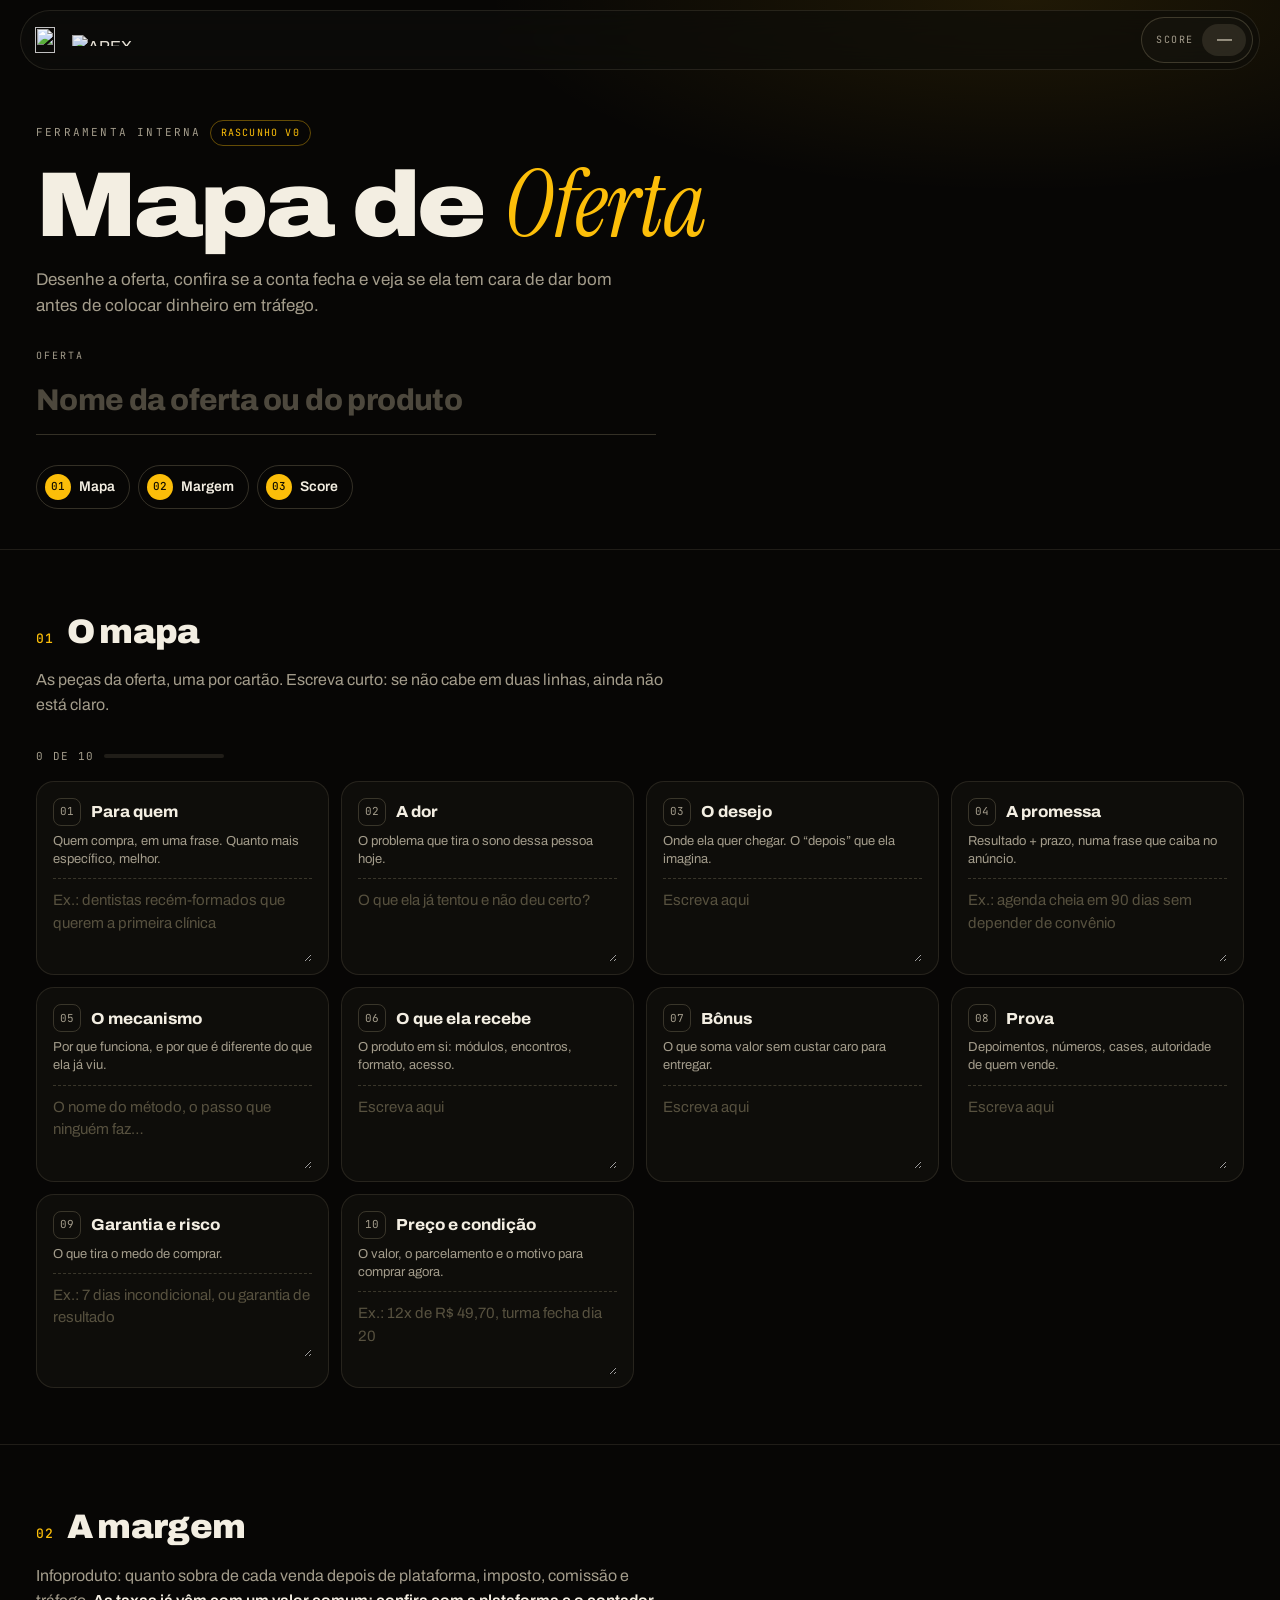
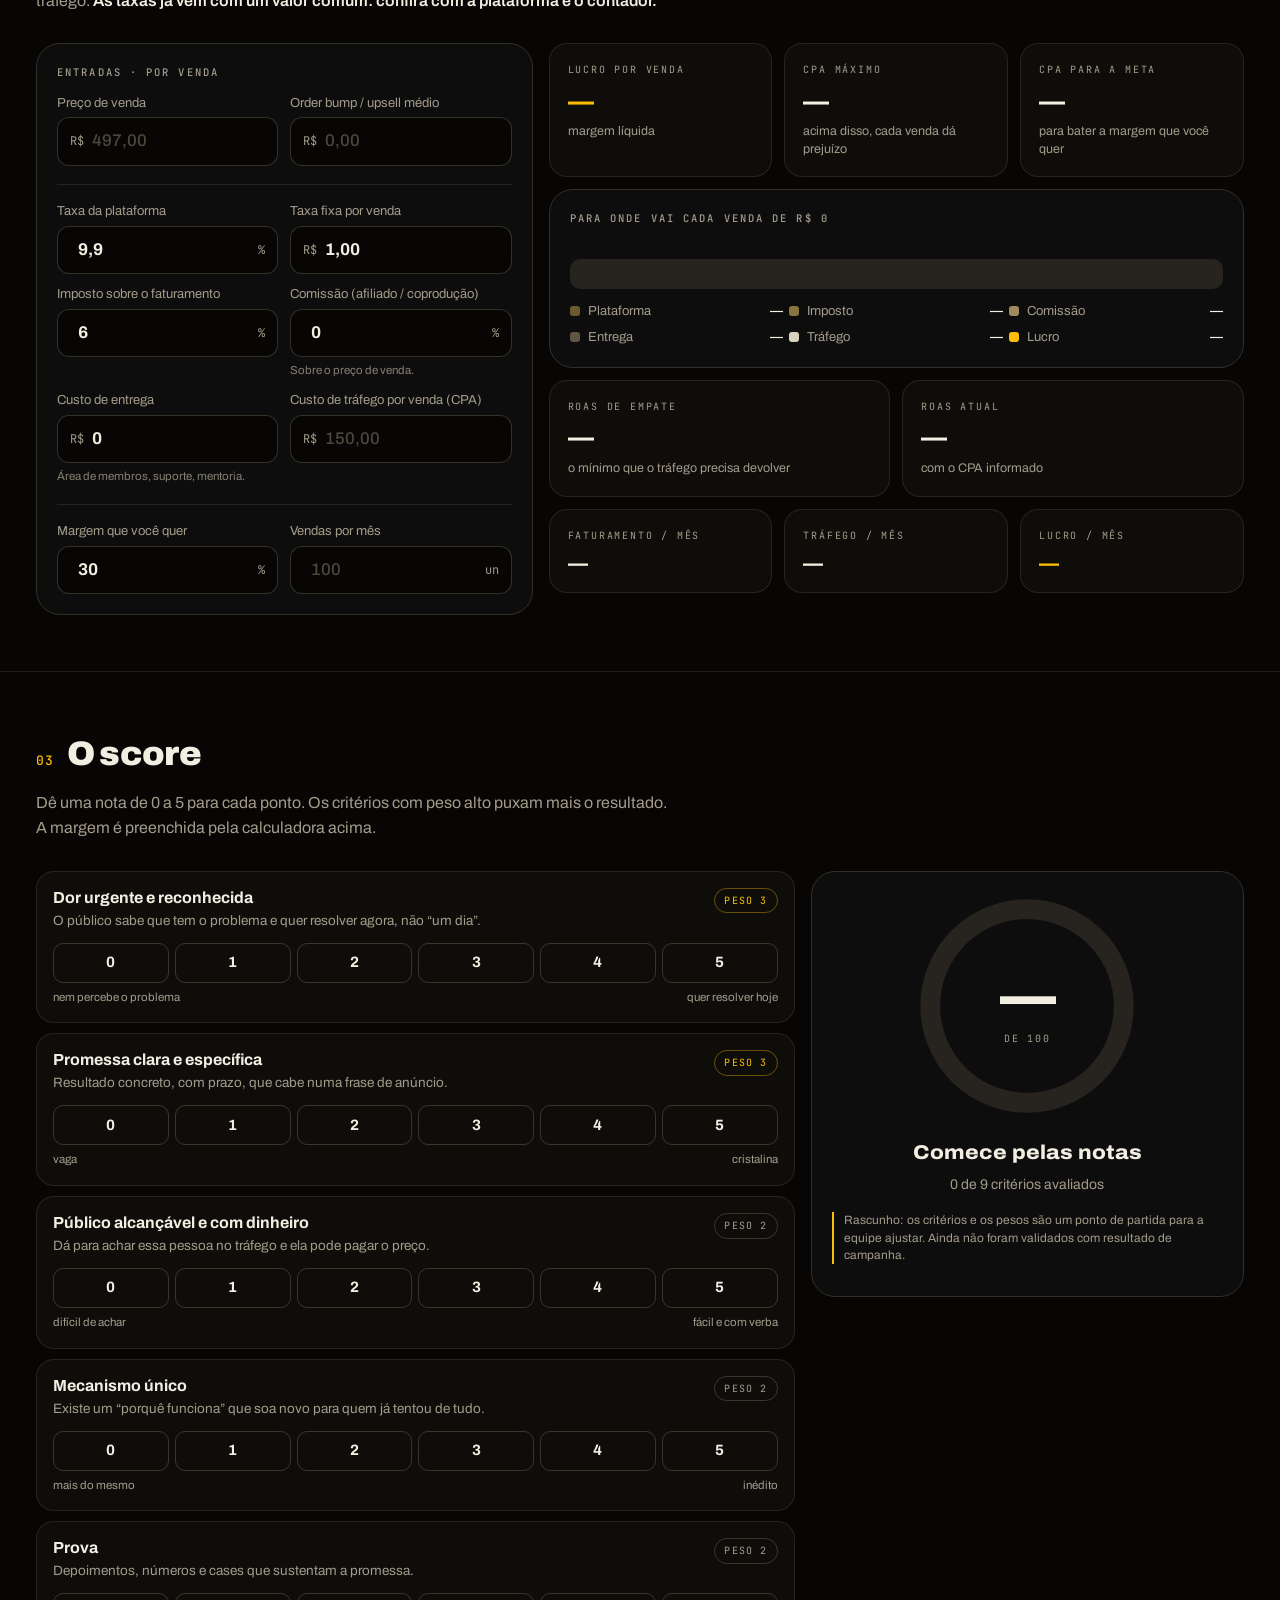
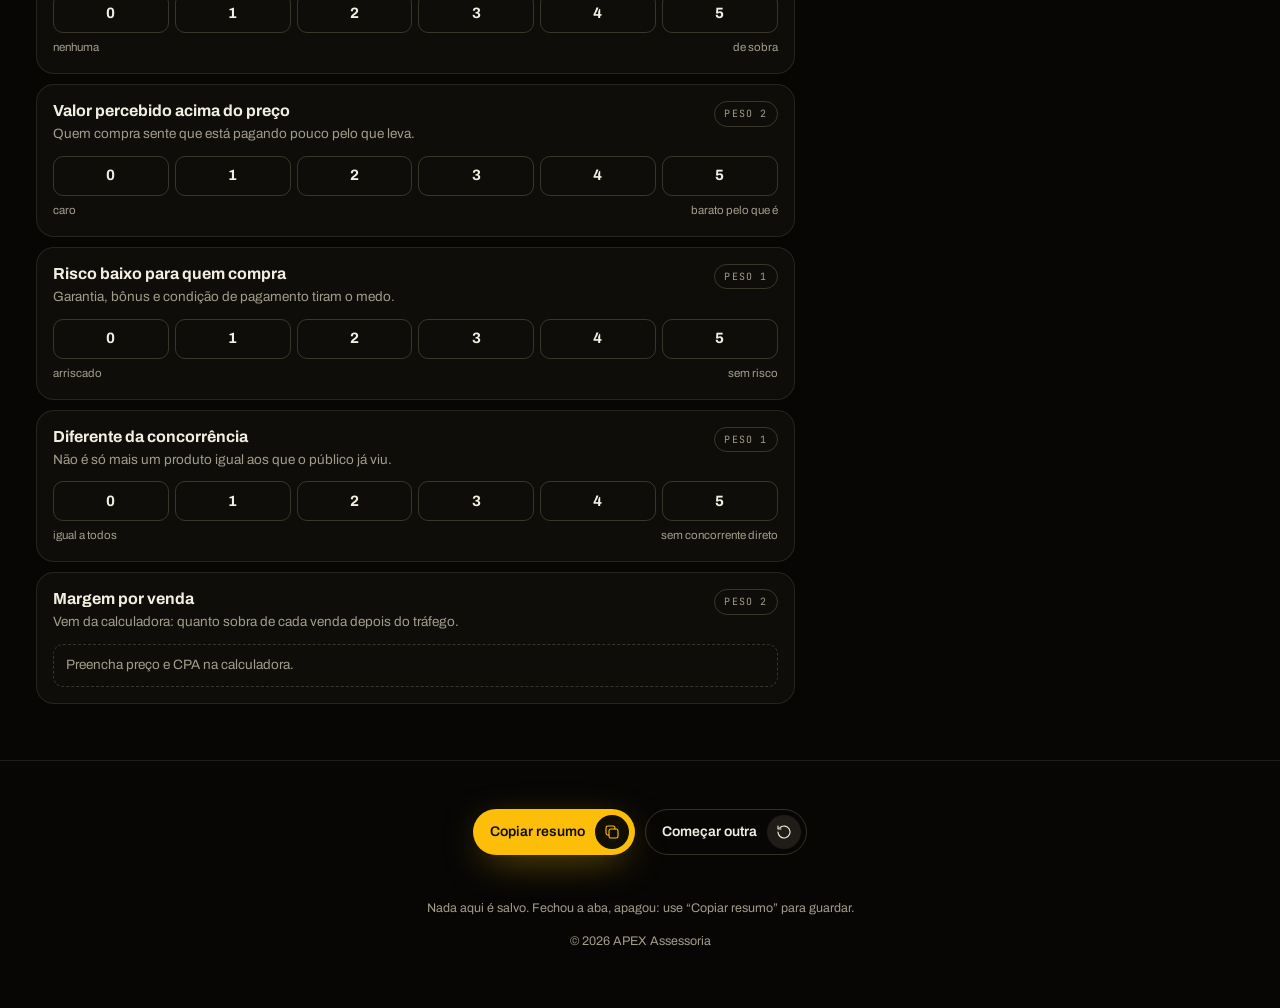
==== oferta/index.html @ b4e2bec0 "Cria a ferramenta interna de mapa de oferta, margem e score Pagina nova em /oferta/: dez cartoes par" ====
<!doctype html>
<html lang="pt-BR">
<head>
<meta charset="utf-8">
<meta name="viewport" content="width=device-width, initial-scale=1, viewport-fit=cover">
<title>Mapa de Oferta · APEX Assessoria</title>
<meta name="description" content="Ferramenta interna da APEX: mapa da oferta, calculadora de margem e score.">
<meta name="robots" content="noindex, nofollow">
<meta name="theme-color" content="#070605">
<link rel="icon" href="/assets/icon-apex.png" sizes="512x512">
<link rel="apple-touch-icon" href="/assets/icon-apex.png">
<link rel="preconnect" href="https://fonts.googleapis.com">
<link rel="preconnect" href="https://fonts.gstatic.com" crossorigin>
<link href="https://fonts.googleapis.com/css2?family=Archivo:wdth,wght@62..125,300..900&family=Instrument+Serif:ital@0;1&family=JetBrains+Mono:wght@400;500&display=swap" rel="stylesheet">
<style>
:root{
  --ink:#070605; --fg:#F3EEE2; --mute:#A39C8B;
  --gold:#FCBE09; --gold-soft:#FFDA6B; --on-gold:#120e00;
  --line:rgba(255,236,190,.10); --line-2:rgba(255,236,190,.18);
  --card:#0E0D0D; --card-line:#342F26; --ink-2:#0e0d0a;
  /* faixas do score e das barras da margem */
  --bom:#8FD694; --atencao:#FFB14A; --ruim:#F0715A;
  --seg-1:#6B5A2E; --seg-2:#8A7440; --seg-3:#A08B5C; --seg-4:#5E5544; --seg-5:#D9D2C0;
  --display:"Archivo","Arial Black",system-ui,sans-serif;
  --serif:"Instrument Serif","Times New Roman",Georgia,serif;
  --mono:"JetBrains Mono",ui-monospace,Menlo,monospace;
  --r-sm:12px; --r-md:18px; --r-lg:24px; --nav-h:64px;
  --gut-l:max(16px, env(safe-area-inset-left, 0px));
  --gut-r:max(16px, env(safe-area-inset-right, 0px));
}
*{box-sizing:border-box}
html{scroll-behavior:smooth; scroll-padding-top:90px}
body{margin:0; background:var(--ink); color:var(--fg);
  font-family:var(--display); font-size:16px; line-height:1.55;
  overflow-x:hidden; -webkit-font-smoothing:antialiased;
  -webkit-tap-highlight-color:transparent}
.wrap{max-width:1240px; margin:0 auto; padding:0 var(--gut-r) 0 var(--gut-l)}
button,input,textarea{font:inherit; color:inherit}

/* topo: marca + o score ao vivo. sem menu, sem link de saida */
.nav{position:fixed; top:0; left:0; right:0; z-index:50; pointer-events:none;
  padding:calc(env(safe-area-inset-top,0px) + 10px) var(--gut-r) 0 var(--gut-l)}
.nav-in{pointer-events:auto; max-width:1240px; margin:0 auto; display:flex;
  align-items:center; justify-content:space-between; gap:12px;
  padding:6px 6px 6px 14px; border-radius:999px;
  background:rgba(14,13,10,.7); border:1px solid var(--line);
  backdrop-filter:blur(18px) saturate(140%);
  -webkit-backdrop-filter:blur(18px) saturate(140%)}
.brand{display:flex; align-items:center; gap:10px; flex:none}
.brand-mark{height:26px; width:auto}
.brand-word{height:11px; width:auto; opacity:.95}
.live{display:flex; align-items:center; gap:8px; text-decoration:none; color:var(--fg);
  border-radius:999px; padding:6px 6px 6px 14px; border:1px solid var(--line-2);
  background:rgba(255,255,255,.02); min-height:44px}
.live .lbl{font-family:var(--mono); font-size:10px; letter-spacing:.16em;
  text-transform:uppercase; color:var(--mute)}
.live .pill{min-width:44px; height:32px; border-radius:999px; display:grid;
  place-items:center; font-weight:800; font-size:15px; padding:0 10px;
  background:var(--line); color:var(--mute); transition:background .3s,color .3s}
.live .pill.bom{background:var(--bom); color:#08130a}
.live .pill.at{background:var(--gold); color:var(--on-gold)}
.live .pill.ajuste{background:var(--atencao); color:#1a0e00}
.live .pill.ruim{background:var(--ruim); color:#1a0603}

.btn{display:inline-flex; align-items:center; justify-content:space-between;
  gap:14px; border-radius:999px; padding:7px 7px 7px 22px; min-height:54px;
  font-weight:600; font-size:15px; border:1px solid transparent;
  text-decoration:none; cursor:pointer; background:none;
  transition:background .3s,border-color .3s,color .3s,transform .3s;
  white-space:nowrap}
.btn-gold{background:var(--gold); color:var(--on-gold);
  box-shadow:0 10px 40px -12px rgba(252,190,9,.6)}
.btn-gold .dot{background:var(--on-gold); color:var(--gold)}
.btn-ghost{border-color:var(--line-2); color:var(--fg)}
.btn-ghost .dot{background:var(--line); color:var(--fg)}
.btn-sm{min-height:44px; padding:5px 5px 5px 16px; font-size:14px; gap:10px}
.btn-sm .dot{width:34px; height:34px}
.dot{width:40px; height:40px; border-radius:50%; display:grid;
  place-items:center; flex:none}
.ic{width:24px; height:24px; flex:none; fill:none; stroke:currentColor;
  stroke-width:1.5; stroke-linecap:round; stroke-linejoin:round; overflow:visible}
.btn-sm .ic{width:18px; height:18px}

/* abertura */
.hero{padding:calc(var(--nav-h) + 56px) 0 40px; position:relative}
.hero::before{content:""; position:absolute; inset:0; z-index:-1; pointer-events:none;
  background:radial-gradient(60% 50% at 80% 0%,rgba(252,190,9,.10),transparent 70%)}
.eyebrow{font-family:var(--mono); font-size:11px; letter-spacing:.2em;
  text-transform:uppercase; color:var(--mute); margin:0 0 16px;
  display:flex; flex-wrap:wrap; gap:8px; align-items:center}
.tag{border:1px solid rgba(252,190,9,.38); color:var(--gold); border-radius:999px;
  padding:4px 10px; font-size:10px; letter-spacing:.12em}
h1{font-weight:900; font-stretch:115%; letter-spacing:-.03em; line-height:.95;
  font-size:clamp(42px,9vw,92px); margin:0 0 18px}
h1 em{font-family:var(--serif); font-style:italic; font-weight:400;
  font-stretch:100%; color:var(--gold); letter-spacing:-.01em}
.lead{color:var(--mute); max-width:620px; font-size:17px; margin:0 0 28px}
.name-box{max-width:620px}
.name-box label{display:block; font-family:var(--mono); font-size:10px;
  letter-spacing:.2em; text-transform:uppercase; color:var(--mute); margin-bottom:8px}
.name-box input{width:100%; background:transparent; border:0;
  border-bottom:1.5px solid var(--line-2); padding:6px 0 10px;
  font-size:clamp(22px,4vw,30px); font-weight:800; letter-spacing:-.02em;
  outline:none; transition:border-color .3s}
.name-box input:focus{border-color:var(--gold)}
.name-box input::placeholder{color:#4d483d}
.trail{display:flex; flex-wrap:wrap; gap:8px; margin-top:30px}
.trail a{display:inline-flex; align-items:center; gap:8px; text-decoration:none;
  color:var(--fg); border:1px solid var(--line-2); border-radius:999px;
  padding:8px 14px 8px 8px; font-size:14px; font-weight:600;
  transition:border-color .3s}
.trail a:hover{border-color:var(--gold)}
.trail b{font-family:var(--mono); font-weight:500; font-size:11px; color:var(--on-gold);
  background:var(--gold); border-radius:999px; width:26px; height:26px;
  display:grid; place-items:center}

/* blocos */
section{padding:56px 0; border-top:1px solid var(--line)}
h2{font-size:clamp(24px,3.8vw,34px); font-weight:900; letter-spacing:-.02em;
  margin:0 0 10px; display:flex; align-items:baseline; gap:12px}
h2 .n{font-family:var(--mono); font-size:13px; font-weight:500; color:var(--gold);
  letter-spacing:.1em}
.sub{color:var(--mute); margin:0 0 30px; max-width:640px}
.sub b{color:var(--fg); font-weight:600}

/* 01 · mapa */
.map-head{display:flex; justify-content:space-between; align-items:center;
  gap:12px; flex-wrap:wrap; margin-bottom:16px}
.meter{display:flex; align-items:center; gap:10px; font-family:var(--mono);
  font-size:11px; letter-spacing:.12em; text-transform:uppercase; color:var(--mute)}
.meter .bar{width:120px; height:4px; border-radius:4px; background:var(--line); overflow:hidden}
.meter .bar i{display:block; height:100%; width:0; background:var(--gold);
  transition:width .4s cubic-bezier(.2,.8,.2,1)}
.map{display:grid; gap:12px; grid-template-columns:repeat(auto-fit,minmax(min(100%,280px),1fr))}
.field{position:relative; border:1px solid var(--line); border-radius:var(--r-md);
  background:var(--ink-2); padding:16px 16px 12px; display:flex; flex-direction:column;
  gap:6px; transition:border-color .3s, background .3s}
.field:focus-within{border-color:rgba(252,190,9,.5)}
.field.ok{border-color:var(--card-line); background:var(--card)}
.field .top{display:flex; align-items:center; gap:10px}
.field .k{font-family:var(--mono); font-size:11px; color:var(--mute);
  border:1px solid var(--line-2); border-radius:8px; width:28px; height:28px;
  display:grid; place-items:center; flex:none; transition:all .3s}
.field.ok .k{background:var(--gold); color:var(--on-gold); border-color:var(--gold)}
.field label{font-weight:750; font-stretch:105%; font-size:16px; line-height:1.2}
.field .hint{font-size:13px; color:var(--mute); margin:0; line-height:1.4}
.field textarea{width:100%; min-height:84px; resize:vertical; background:transparent;
  border:0; border-top:1px dashed var(--line-2); padding:10px 0 0; margin-top:4px;
  font-size:15px; line-height:1.5; outline:none; font-family:var(--display)}
.field textarea::placeholder{color:#57513f}
.field.wide{grid-column:1 / -1}

/* 02 · margem */
.calc{display:grid; gap:16px; align-items:start}
@media (min-width:900px){ .calc{grid-template-columns:minmax(0,5fr) minmax(0,7fr)} }
.panel{border:1px solid var(--card-line); border-radius:var(--r-lg);
  background:var(--card); padding:20px}
.panel h3{font-family:var(--mono); font-size:10.5px; font-weight:500; letter-spacing:.2em;
  text-transform:uppercase; color:var(--mute); margin:0 0 14px}
.inputs{display:grid; gap:12px}
.in-row{display:grid; gap:12px; grid-template-columns:1fr 1fr}
.in label{display:block; font-size:13px; color:var(--mute); margin-bottom:6px; line-height:1.3}
.in .box{display:flex; align-items:center; border:1px solid var(--line-2);
  border-radius:var(--r-sm); background:var(--ink); padding:0 12px; min-height:48px;
  transition:border-color .3s}
.in .box:focus-within{border-color:var(--gold)}
.in .box span{font-family:var(--mono); font-size:12px; color:var(--mute); flex:none}
.in input{width:100%; min-width:0; border:0; background:transparent; outline:none;
  font-size:17px; font-weight:700; padding:10px 8px; font-variant-numeric:tabular-nums}
.in input::placeholder{color:#4d483d; font-weight:500}
.in .note{font-size:11.5px; color:var(--mute); margin:5px 0 0; opacity:.8}
.divider{height:1px; background:var(--line); margin:6px 0}

.outs{display:grid; gap:12px}
.big{display:grid; gap:12px; grid-template-columns:repeat(auto-fit,minmax(min(100%,180px),1fr))}
.kpi{background:var(--ink-2); border:1px solid var(--line); border-radius:var(--r-md);
  padding:18px}
.kpi .lbl{font-family:var(--mono); font-size:10px; letter-spacing:.18em;
  text-transform:uppercase; color:var(--mute); margin:0 0 9px}
.kpi .val{font-size:26px; font-weight:800; line-height:1.1; letter-spacing:-.02em;
  margin:0; font-variant-numeric:tabular-nums}
.kpi .val.gold{color:var(--gold)}
.kpi .val.neg{color:var(--ruim)}
.kpi .note{font-size:12.5px; color:var(--mute); margin:8px 0 0; line-height:1.4}

.fall{margin-top:4px}
.fall .track{display:flex; height:30px; border-radius:10px; overflow:hidden;
  background:var(--line); gap:2px}
.fall .track i{display:block; height:100%; transition:flex-basis .5s cubic-bezier(.2,.8,.2,1);
  flex:0 0 0; min-width:0}
.fall .track i.lucro{background:var(--gold)}
.track-box{position:relative; padding-top:18px}
.linha{position:absolute; top:12px; bottom:-4px; width:2px; margin-left:-1px;
  background:var(--ruim); box-shadow:0 0 8px var(--ruim)}
.linha[hidden]{display:none}
.linha em{position:absolute; bottom:100%; left:50%; transform:translateX(-50%);
  font-style:normal; font-family:var(--mono); font-size:9.5px; letter-spacing:.12em;
  text-transform:uppercase; color:var(--ruim); white-space:nowrap}
.legend{display:grid; gap:6px; margin-top:12px; grid-template-columns:repeat(auto-fit,minmax(min(100%,190px),1fr))}
.legend div{display:flex; align-items:center; gap:8px; font-size:13px; color:var(--mute)}
.legend i{width:10px; height:10px; border-radius:3px; flex:none}
.legend b{margin-left:auto; color:var(--fg); font-weight:600; font-variant-numeric:tabular-nums}

.month{display:grid; gap:12px; grid-template-columns:repeat(auto-fit,minmax(min(100%,150px),1fr));
  align-items:end}
.month .kpi .val{font-size:20px}

/* 03 · score */
.score{display:grid; gap:16px; align-items:start}
@media (min-width:960px){ .score{grid-template-columns:minmax(0,7fr) minmax(0,4fr)} }
.crits{display:grid; gap:10px}
.crit{border:1px solid var(--line); border-radius:var(--r-md); background:var(--ink-2);
  padding:16px; display:grid; gap:12px}
.crit.done{border-color:var(--card-line); background:var(--card)}
.crit .t{display:flex; justify-content:space-between; gap:12px; align-items:flex-start}
.crit b{font-size:16px; line-height:1.25; display:block}
.crit p{margin:4px 0 0; font-size:13.5px; color:var(--mute); line-height:1.4}
.peso{font-family:var(--mono); font-size:10px; letter-spacing:.12em; text-transform:uppercase;
  color:var(--mute); border:1px solid var(--line-2); border-radius:999px; padding:4px 9px;
  white-space:nowrap; flex:none}
.peso.alto{color:var(--gold); border-color:rgba(252,190,9,.38)}
.rate{display:grid; grid-template-columns:repeat(6,minmax(0,1fr)); gap:6px}
.rate button{height:40px; border-radius:10px; border:1px solid var(--line-2);
  background:transparent; cursor:pointer; font-weight:700; font-size:15px;
  font-variant-numeric:tabular-nums; transition:all .2s}
.rate button:hover{border-color:var(--gold)}
.rate button[aria-pressed="true"]{background:var(--gold); color:var(--on-gold);
  border-color:var(--gold)}
.rate-ends{display:flex; justify-content:space-between; font-size:11.5px; color:var(--mute);
  margin-top:-6px}
.auto{display:flex; align-items:center; gap:10px; font-size:13.5px; color:var(--mute);
  border:1px dashed var(--line-2); border-radius:10px; padding:10px 12px}
.auto strong{color:var(--gold); font-size:18px; font-variant-numeric:tabular-nums}

.verdict{position:sticky; top:calc(var(--nav-h) + 24px)}
.gauge{position:relative; width:min(220px,70%); margin:4px auto 14px; aspect-ratio:1}
.gauge svg{width:100%; height:100%; transform:rotate(-90deg)}
.gauge circle{fill:none; stroke-width:9}
.gauge .bg{stroke:var(--line)}
.gauge .fg{stroke:var(--mute); stroke-linecap:round;
  transition:stroke-dashoffset .7s cubic-bezier(.2,.8,.2,1), stroke .3s}
.gauge .num{position:absolute; inset:0; display:grid; place-items:center; text-align:center}
.gauge .num strong{display:block; font-size:56px; font-weight:900; letter-spacing:-.04em;
  line-height:1; font-variant-numeric:tabular-nums}
.gauge .num span{font-family:var(--mono); font-size:10px; letter-spacing:.18em;
  text-transform:uppercase; color:var(--mute)}
.band{text-align:center; font-weight:800; font-stretch:110%; font-size:20px; margin:0}
.band-note{text-align:center; color:var(--mute); font-size:14px; margin:6px 0 0}
.fix{margin-top:18px; border-top:1px solid var(--line); padding-top:16px}
.fix h4{font-family:var(--mono); font-size:10px; font-weight:500; letter-spacing:.2em;
  text-transform:uppercase; color:var(--mute); margin:0 0 10px}
.fix ol{margin:0; padding:0; list-style:none; display:grid; gap:8px; counter-reset:f}
.fix li{counter-increment:f; display:grid; grid-template-columns:24px 1fr; gap:8px;
  font-size:14px; line-height:1.35}
.fix li::before{content:counter(f); font-family:var(--mono); font-size:11px;
  width:22px; height:22px; border-radius:50%; display:grid; place-items:center;
  border:1px solid var(--line-2); color:var(--gold)}
.fix li small{display:block; color:var(--mute); font-size:12.5px}
.draft{margin-top:16px; font-size:12px; color:var(--mute); line-height:1.45;
  border-left:2px solid var(--gold); padding-left:10px}

/* rodape com as acoes */
.acts{display:flex; flex-wrap:wrap; gap:10px; justify-content:center; margin-top:8px}
.toast{text-align:center; font-family:var(--mono); font-size:11px; letter-spacing:.14em;
  text-transform:uppercase; color:var(--gold); height:18px; margin-top:12px}
footer{padding:40px 0 56px; border-top:1px solid var(--line);
  color:var(--mute); font-size:12.5px; text-align:center}
footer p{margin:14px 0 0}

@media (max-width:520px){
  .in-row{grid-template-columns:1fr}
  .live .lbl{display:none}
}
@media (prefers-reduced-motion:reduce){
  html{scroll-behavior:auto}
  *{transition:none !important}
}
</style>
</head>
<body>

<header class="nav">
  <div class="nav-in">
    <div class="brand">
      <img class="brand-mark" src="/assets/apex-mark.webp" alt="" width="119" height="113">
      <img class="brand-word" src="/assets/apex-word.webp" alt="APEX" width="259" height="32">
    </div>
    <a class="live" href="#score" aria-label="Ir para o score">
      <span class="lbl">Score</span><span class="pill" id="navScore">—</span>
    </a>
  </div>
</header>

<div class="hero">
  <div class="wrap">
    <p class="eyebrow">Ferramenta interna <span class="tag">Rascunho v0</span></p>
    <h1>Mapa de <em>Oferta</em></h1>
    <p class="lead">Desenhe a oferta, confira se a conta fecha e veja se ela tem cara de dar bom antes de colocar dinheiro em tráfego.</p>
    <div class="name-box">
      <label for="nome">Oferta</label>
      <input id="nome" type="text" placeholder="Nome da oferta ou do produto" autocomplete="off">
    </div>
    <nav class="trail" aria-label="Etapas">
      <a href="#mapa"><b>01</b>Mapa</a>
      <a href="#margem"><b>02</b>Margem</a>
      <a href="#score"><b>03</b>Score</a>
    </nav>
  </div>
</div>

<!-- 01 · MAPA -->
<section id="mapa">
  <div class="wrap">
    <h2><span class="n">01</span>O mapa</h2>
    <p class="sub">As peças da oferta, uma por cartão. Escreva curto: se não cabe em duas linhas, ainda não está claro.</p>
    <div class="map-head">
      <div class="meter"><span id="mapCount">0 de 10</span><span class="bar"><i id="mapBar"></i></span></div>
    </div>
    <div class="map" id="map"></div>
  </div>
</section>

<!-- 02 · MARGEM -->
<section id="margem">
  <div class="wrap">
    <h2><span class="n">02</span>A margem</h2>
    <p class="sub">Infoproduto: quanto sobra de cada venda depois de plataforma, imposto, comissão e tráfego. <b>As taxas já vêm com um valor comum: confira com a plataforma e o contador.</b></p>

    <div class="calc">
      <div class="panel">
        <h3>Entradas · por venda</h3>
        <div class="inputs">
          <div class="in-row">
            <div class="in"><label for="preco">Preço de venda</label>
              <div class="box"><span>R$</span><input id="preco" inputmode="decimal" placeholder="497,00"></div></div>
            <div class="in"><label for="extra">Order bump / upsell médio</label>
              <div class="box"><span>R$</span><input id="extra" inputmode="decimal" placeholder="0,00"></div></div>
          </div>
          <div class="divider"></div>
          <div class="in-row">
            <div class="in"><label for="platPct">Taxa da plataforma</label>
              <div class="box"><input id="platPct" inputmode="decimal" value="9,9"><span>%</span></div></div>
            <div class="in"><label for="platFix">Taxa fixa por venda</label>
              <div class="box"><span>R$</span><input id="platFix" inputmode="decimal" value="1,00"></div></div>
          </div>
          <div class="in-row">
            <div class="in"><label for="imposto">Imposto sobre o faturamento</label>
              <div class="box"><input id="imposto" inputmode="decimal" value="6"><span>%</span></div></div>
            <div class="in"><label for="comissao">Comissão (afiliado / coprodução)</label>
              <div class="box"><input id="comissao" inputmode="decimal" value="0"><span>%</span></div>
              <p class="note">Sobre o preço de venda.</p></div>
          </div>
          <div class="in-row">
            <div class="in"><label for="entrega">Custo de entrega</label>
              <div class="box"><span>R$</span><input id="entrega" inputmode="decimal" value="0"></div>
              <p class="note">Área de membros, suporte, mentoria.</p></div>
            <div class="in"><label for="cpa">Custo de tráfego por venda (CPA)</label>
              <div class="box"><span>R$</span><input id="cpa" inputmode="decimal" placeholder="150,00"></div></div>
          </div>
          <div class="divider"></div>
          <div class="in-row">
            <div class="in"><label for="alvo">Margem que você quer</label>
              <div class="box"><input id="alvo" inputmode="decimal" value="30"><span>%</span></div></div>
            <div class="in"><label for="vendas">Vendas por mês</label>
              <div class="box"><input id="vendas" inputmode="numeric" placeholder="100"><span>un</span></div></div>
          </div>
        </div>
      </div>

      <div class="outs">
        <div class="big">
          <div class="kpi"><p class="lbl">Lucro por venda</p><p class="val gold" id="oLucro">—</p><p class="note" id="oMargem">margem líquida</p></div>
          <div class="kpi"><p class="lbl">CPA máximo</p><p class="val" id="oCpaMax">—</p><p class="note">acima disso, cada venda dá prejuízo</p></div>
          <div class="kpi"><p class="lbl">CPA para a meta</p><p class="val" id="oCpaAlvo">—</p><p class="note" id="oCpaAlvoNote">para bater a margem que você quer</p></div>
        </div>

        <div class="panel">
          <h3>Para onde vai cada venda de <span id="oReceita">R$ 0</span></h3>
          <div class="fall">
            <div class="track-box">
              <div class="track" id="track">
                <i style="background:var(--seg-1)"></i><i style="background:var(--seg-2)"></i><i style="background:var(--seg-3)"></i><i style="background:var(--seg-4)"></i><i style="background:var(--seg-5)"></i><i class="lucro"></i>
              </div>
              <span class="linha" id="linhaReceita" hidden><em>receita</em></span>
            </div>
            <div class="legend" id="legend"></div>
          </div>
        </div>

        <div class="big">
          <div class="kpi"><p class="lbl">ROAS de empate</p><p class="val" id="oRoasMin">—</p><p class="note">o mínimo que o tráfego precisa devolver</p></div>
          <div class="kpi"><p class="lbl">ROAS atual</p><p class="val" id="oRoas">—</p><p class="note" id="oRoasNote">com o CPA informado</p></div>
        </div>

        <div class="month" id="month">
          <div class="kpi"><p class="lbl">Faturamento / mês</p><p class="val" id="mFat">—</p></div>
          <div class="kpi"><p class="lbl">Tráfego / mês</p><p class="val" id="mAds">—</p></div>
          <div class="kpi"><p class="lbl">Lucro / mês</p><p class="val gold" id="mLucro">—</p></div>
        </div>
      </div>
    </div>
  </div>
</section>

<!-- 03 · SCORE -->
<section id="score">
  <div class="wrap">
    <h2><span class="n">03</span>O score</h2>
    <p class="sub">Dê uma nota de 0 a 5 para cada ponto. Os critérios com peso alto puxam mais o resultado. A margem é preenchida pela calculadora acima.</p>

    <div class="score">
      <div class="crits" id="crits"></div>

      <aside class="panel verdict" aria-live="polite">
        <div class="gauge">
          <svg viewBox="0 0 100 100" aria-hidden="true">
            <circle class="bg" cx="50" cy="50" r="44"/>
            <circle class="fg" id="gaugeFg" cx="50" cy="50" r="44" stroke-dasharray="276.46" stroke-dashoffset="276.46"/>
          </svg>
          <div class="num"><div><strong id="scoreNum">—</strong><span id="scoreOf">de 100</span></div></div>
        </div>
        <p class="band" id="band">Comece pelas notas</p>
        <p class="band-note" id="bandNote">0 de 9 critérios avaliados</p>
        <div class="fix" id="fixBox" hidden>
          <h4>Onde mexer primeiro</h4>
          <ol id="fix"></ol>
        </div>
        <p class="draft">Rascunho: os critérios e os pesos são um ponto de partida para a equipe ajustar. Ainda não foram validados com resultado de campanha.</p>
      </aside>
    </div>
  </div>
</section>

<footer>
  <div class="wrap">
    <div class="acts">
      <button class="btn btn-gold btn-sm" id="copiar" type="button">Copiar resumo<span class="dot"><svg class="ic" viewBox="0 0 24 24" aria-hidden="true"><rect x="8" y="8" width="12" height="12" rx="2.5"/><path d="M16 8V6.5A2.5 2.5 0 0 0 13.5 4h-7A2.5 2.5 0 0 0 4 6.5v7A2.5 2.5 0 0 0 6.5 16H8"/></svg></span></button>
      <button class="btn btn-ghost btn-sm" id="limpar" type="button">Começar outra<span class="dot"><svg class="ic" viewBox="0 0 24 24" aria-hidden="true"><path d="M4 12a8 8 0 1 0 2.4-5.7"/><path d="M4 4v4h4"/></svg></span></button>
    </div>
    <p class="toast" id="toast" role="status"></p>
    <p>Nada aqui é salvo. Fechou a aba, apagou: use “Copiar resumo” para guardar.</p>
    <p>© 2026 APEX Assessoria</p>
  </div>
</footer>

<script>
var $ = function(id){ return document.getElementById(id); };

/* ---------- 01 · o mapa ---------- */
var CAMPOS = [
  ['publico',   'Para quem',            'Quem compra, em uma frase. Quanto mais específico, melhor.', 'Ex.: dentistas recém-formados que querem a primeira clínica'],
  ['dor',       'A dor',                'O problema que tira o sono dessa pessoa hoje.', 'O que ela já tentou e não deu certo?'],
  ['desejo',    'O desejo',             'Onde ela quer chegar. O “depois” que ela imagina.', ''],
  ['promessa',  'A promessa',           'Resultado + prazo, numa frase que caiba no anúncio.', 'Ex.: agenda cheia em 90 dias sem depender de convênio'],
  ['mecanismo', 'O mecanismo',          'Por que funciona, e por que é diferente do que ela já viu.', 'O nome do método, o passo que ninguém faz…'],
  ['entrega',   'O que ela recebe',     'O produto em si: módulos, encontros, formato, acesso.', ''],
  ['bonus',     'Bônus',                'O que soma valor sem custar caro para entregar.', ''],
  ['prova',     'Prova',                'Depoimentos, números, cases, autoridade de quem vende.', ''],
  ['garantia',  'Garantia e risco',     'O que tira o medo de comprar.', 'Ex.: 7 dias incondicional, ou garantia de resultado'],
  ['preco',     'Preço e condição',     'O valor, o parcelamento e o motivo para comprar agora.', 'Ex.: 12x de R$ 49,70, turma fecha dia 20']
];
var mapEl = $('map');
CAMPOS.forEach(function(c, i){
  var d = document.createElement('div');
  d.className = 'field';
  d.innerHTML = '<div class="top"><span class="k">' + String(i + 1).padStart(2, '0') + '</span>' +
    '<label for="m_' + c[0] + '">' + c[1] + '</label></div>' +
    '<p class="hint">' + c[2] + '</p>' +
    '<textarea id="m_' + c[0] + '" rows="3" placeholder="' + (c[3] || 'Escreva aqui') + '"></textarea>';
  mapEl.appendChild(d);
});
function atualizaMapa(){
  var n = 0;
  CAMPOS.forEach(function(c){
    var t = $('m_' + c[0]); var ok = t.value.trim().length > 0;
    t.closest('.field').classList.toggle('ok', ok); if(ok) n++;
  });
  $('mapCount').textContent = n + ' de ' + CAMPOS.length;
  $('mapBar').style.width = (n / CAMPOS.length * 100) + '%';
}
mapEl.addEventListener('input', atualizaMapa);

/* ---------- 02 · a margem ---------- */
/* aceita 1.234,56 ou 1234.56 */
function num(id){
  var v = $(id).value.replace(/[^\d,.\-]/g, '');
  if(v.indexOf(',') > -1) v = v.replace(/\./g, '').replace(',', '.');
  var n = parseFloat(v); return isFinite(n) ? n : 0;
}
function vazio(id){ return $(id).value.trim() === ''; }
var BRL = new Intl.NumberFormat('pt-BR', {style:'currency', currency:'BRL'});
var BRL0 = new Intl.NumberFormat('pt-BR', {style:'currency', currency:'BRL', maximumFractionDigits:0});
function brl(v){ return BRL.format(v); }
function pct(v){ return (v * 100).toLocaleString('pt-BR', {maximumFractionDigits:1}) + '%'; }
function x(v){ return v.toLocaleString('pt-BR', {minimumFractionDigits:2, maximumFractionDigits:2}) + '×'; }

var conta = null;   /* o ultimo calculo, usado pelo score e pelo resumo */
var SEGS = [
  ['Plataforma', 'var(--seg-1)'], ['Imposto', 'var(--seg-2)'], ['Comissão', 'var(--seg-3)'],
  ['Entrega', 'var(--seg-4)'], ['Tráfego', 'var(--seg-5)'], ['Lucro', 'var(--gold)']
];

function calcula(){
  var preco = num('preco'), extra = num('extra');
  var receita = preco + extra;
  var temPreco = !vazio('preco') && preco > 0;
  var temCpa = !vazio('cpa');
  var plataforma = receita * num('platPct') / 100 + (temPreco ? num('platFix') : 0);
  var imposto = receita * num('imposto') / 100;
  var comissao = preco * num('comissao') / 100;
  var entrega = num('entrega');
  var cpa = num('cpa');
  var liquido = receita - plataforma - imposto - comissao - entrega;  /* antes do trafego */
  var lucro = liquido - cpa;
  var margem = receita > 0 ? lucro / receita : 0;
  var alvo = num('alvo') / 100;
  var cpaAlvo = liquido - alvo * receita;
  var vendas = num('vendas');

  conta = temPreco ? {receita:receita, plataforma:plataforma, imposto:imposto,
    comissao:comissao, entrega:entrega, cpa:cpa, temCpa:temCpa, liquido:liquido,
    lucro:lucro, margem:margem, alvo:alvo, cpaAlvo:cpaAlvo, vendas:vendas} : null;

  if(!conta){
    ['oLucro','oCpaMax','oCpaAlvo','oRoasMin','oRoas','mFat','mAds','mLucro'].forEach(function(id){ $(id).textContent = '—'; $(id).classList.remove('neg'); });
    $('oMargem').textContent = 'margem líquida';
    $('oReceita').textContent = 'R$ 0';
    pintaBarra([0,0,0,0,0,0], 0);
    atualizaScore(); return;
  }

  $('oReceita').textContent = brl(receita);
  $('oCpaMax').textContent = liquido > 0 ? brl(liquido) : 'não fecha';
  $('oCpaMax').classList.toggle('neg', liquido <= 0);
  $('oCpaAlvo').textContent = cpaAlvo > 0 ? brl(cpaAlvo) : 'inviável';
  $('oCpaAlvo').classList.toggle('neg', cpaAlvo <= 0);
  $('oCpaAlvoNote').textContent = 'para ficar com ' + pct(alvo) + ' de margem';
  $('oRoasMin').textContent = liquido > 0 ? x(receita / liquido) : '—';

  if(temCpa){
    $('oLucro').textContent = brl(lucro);
    $('oLucro').classList.toggle('neg', lucro < 0);
    $('oMargem').textContent = pct(margem) + ' de margem líquida';
    $('oRoas').textContent = cpa > 0 ? x(receita / cpa) : '—';
    $('oRoasNote').textContent = cpa > 0 ? (receita / cpa >= receita / liquido ? 'acima do empate' : 'abaixo do empate: está perdendo') : 'com o CPA informado';
  } else {
    $('oLucro').textContent = brl(liquido);
    $('oLucro').classList.toggle('neg', liquido < 0);
    $('oMargem').textContent = 'antes do tráfego · informe o CPA';
    $('oRoas').textContent = '—';
    $('oRoasNote').textContent = 'informe o CPA';
  }

  if(vendas > 0){
    $('mFat').textContent = BRL0.format(receita * vendas);
    $('mAds').textContent = BRL0.format(cpa * vendas);
    $('mLucro').textContent = BRL0.format(lucro * vendas);
    $('mLucro').classList.toggle('neg', lucro < 0);
  } else { ['mFat','mAds','mLucro'].forEach(function(id){ $(id).textContent = '—'; }); }

  pintaBarra([plataforma, imposto, comissao, entrega, cpa, lucro], receita);
  atualizaScore();
}

function pintaBarra(vals, receita){
  var custos = vals.slice(0, 5).reduce(function(a, b){ return a + b; }, 0);
  var lucro = vals[5];
  var total = Math.max(receita, custos);   /* no prejuizo, a barra mostra o rombo */
  var is = $('track').children;
  for(var i = 0; i < 5; i++) is[i].style.flexBasis = total > 0 ? (vals[i] / total * 100) + '%' : '0%';
  /* no prejuizo os custos enchem a barra inteira e a linha da receita
     mostra onde o dinheiro acabou */
  is[5].style.flexBasis = total > 0 && lucro > 0 ? (lucro / total * 100) + '%' : '0%';
  var linha = $('linhaReceita');
  linha.hidden = !(lucro < 0 && total > 0);
  if(!linha.hidden) linha.style.left = (receita / total * 100) + '%';
  var leg = '';
  SEGS.forEach(function(s, k){
    var v = vals[k];
    var nome = k === 5 && v < 0 ? 'Prejuízo' : s[0];
    var cor = k === 5 && v < 0 ? 'var(--ruim)' : s[1];
    leg += '<div><i style="background:' + cor + '"></i>' + nome + '<b>' +
      (receita > 0 ? brl(Math.abs(v)) + ' · ' + pct(Math.abs(v) / receita) : '—') + '</b></div>';
  });
  $('legend').innerHTML = leg;
}

document.querySelector('.calc').addEventListener('input', calcula);

/* ---------- 03 · o score ---------- */
/* RASCUNHO: criterios e pesos sao proposta inicial, para a equipe ajustar */
var CRITERIOS = [
  ['dor',       'Dor urgente e reconhecida',      'O público sabe que tem o problema e quer resolver agora, não “um dia”.', 3, 'nem percebe o problema', 'quer resolver hoje'],
  ['promessa',  'Promessa clara e específica',    'Resultado concreto, com prazo, que cabe numa frase de anúncio.', 3, 'vaga', 'cristalina'],
  ['publico',   'Público alcançável e com dinheiro', 'Dá para achar essa pessoa no tráfego e ela pode pagar o preço.', 2, 'difícil de achar', 'fácil e com verba'],
  ['mecanismo', 'Mecanismo único',                'Existe um “porquê funciona” que soa novo para quem já tentou de tudo.', 2, 'mais do mesmo', 'inédito'],
  ['prova',     'Prova',                          'Depoimentos, números e cases que sustentam a promessa.', 2, 'nenhuma', 'de sobra'],
  ['valor',     'Valor percebido acima do preço', 'Quem compra sente que está pagando pouco pelo que leva.', 2, 'caro', 'barato pelo que é'],
  ['risco',     'Risco baixo para quem compra',   'Garantia, bônus e condição de pagamento tiram o medo.', 1, 'arriscado', 'sem risco'],
  ['diferenca', 'Diferente da concorrência',      'Não é só mais um produto igual aos que o público já viu.', 1, 'igual a todos', 'sem concorrente direto'],
  ['margem',    'Margem por venda',               'Vem da calculadora: quanto sobra de cada venda depois do tráfego.', 2, '', '', true]
];
var notas = {};
var critsEl = $('crits');
CRITERIOS.forEach(function(c){
  var d = document.createElement('div');
  d.className = 'crit'; d.id = 'c_' + c[0];
  var alto = c[3] >= 3;
  var html = '<div class="t"><div><b>' + c[1] + '</b><p>' + c[2] + '</p></div>' +
    '<span class="peso' + (alto ? ' alto' : '') + '">Peso ' + c[3] + '</span></div>';
  if(c[6]){
    html += '<div class="auto" id="autoMargem">Preencha preço e CPA na calculadora.</div>';
  } else {
    html += '<div class="rate" role="group" aria-label="' + c[1] + '">';
    for(var n = 0; n <= 5; n++) html += '<button type="button" data-c="' + c[0] + '" data-n="' + n + '" aria-pressed="false">' + n + '</button>';
    html += '</div><div class="rate-ends"><span>' + c[4] + '</span><span>' + c[5] + '</span></div>';
  }
  d.innerHTML = html;
  critsEl.appendChild(d);
});
critsEl.addEventListener('click', function(e){
  var b = e.target.closest('button[data-c]'); if(!b) return;
  var c = b.dataset.c, n = +b.dataset.n;
  notas[c] = notas[c] === n ? undefined : n;   /* clicar de novo desmarca */
  b.parentNode.querySelectorAll('button').forEach(function(o){
    o.setAttribute('aria-pressed', String(notas[c] === +o.dataset.n));
  });
  $('c_' + c).classList.toggle('done', notas[c] !== undefined);
  atualizaScore();
});

/* margem liquida -> nota de 0 a 5 */
function notaMargem(){
  if(!conta || !conta.temCpa) return undefined;
  var m = conta.margem;
  return m >= .40 ? 5 : m >= .30 ? 4 : m >= .20 ? 3 : m >= .10 ? 2 : m > 0 ? 1 : 0;
}

var FAIXAS = [
  [80, 'bom',    'Oferta forte',          'Pode subir o teste com confiança.'],
  [65, 'at',     'Pode testar',           'Sobe com verba controlada e acompanha de perto.'],
  [50, 'ajuste', 'Ajustar antes de subir', 'Tem base, mas os pontos abaixo vão custar caro no tráfego.'],
  [0,  'ruim',   'Não sobe ainda',        'Volte ao mapa antes de colocar dinheiro.']
];
var COR = {bom:'var(--bom)', at:'var(--gold)', ajuste:'var(--atencao)', ruim:'var(--ruim)'};
var resultado = null;

function atualizaScore(){
  var nm = notaMargem();
  notas.margem = nm;
  var am = $('autoMargem');
  if(nm === undefined){
    am.innerHTML = 'Preencha preço e CPA na calculadora.';
    $('c_margem').classList.remove('done');
  } else {
    am.innerHTML = '<strong>' + nm + '</strong> de 5 · margem de ' + pct(conta.margem) + ' por venda';
    $('c_margem').classList.add('done');
  }

  var soma = 0, max = 0, n = 0, gaps = [];
  CRITERIOS.forEach(function(c){
    var v = notas[c[0]]; if(v === undefined) return;
    n++; soma += v * c[3]; max += 5 * c[3];
    if(v < 5) gaps.push({nome:c[1], perde:(5 - v) * c[3], nota:v});
  });

  var fg = $('gaugeFg'), C = 276.46;
  if(n === 0){
    resultado = null;
    $('scoreNum').textContent = '—'; $('navScore').textContent = '—';
    $('navScore').className = 'pill';
    fg.style.strokeDashoffset = C; fg.style.stroke = 'var(--mute)';
    $('band').textContent = 'Comece pelas notas';
    $('bandNote').textContent = '0 de ' + CRITERIOS.length + ' critérios avaliados';
    $('fixBox').hidden = true; return;
  }

  var score = Math.round(soma / max * 100);
  var f = FAIXAS.filter(function(fx){ return score >= fx[0]; })[0];
  var nota = f[3];
  /* trava: se cada venda da prejuizo, nao importa o resto */
  if(nm === 0){ f = FAIXAS[3]; nota = 'A conta não fecha: cada venda dá prejuízo com esse CPA.'; }
  var parcial = n < CRITERIOS.length;

  resultado = {score:score, faixa:f[2], nota:nota, parcial:parcial, n:n};
  $('scoreNum').textContent = score; $('navScore').textContent = score;
  $('navScore').className = 'pill ' + f[1];
  fg.style.strokeDashoffset = C * (1 - score / 100);
  fg.style.stroke = COR[f[1]];
  $('band').textContent = f[2];
  $('band').style.color = COR[f[1]];
  $('bandNote').textContent = parcial && nm !== 0 ? 'Parcial: ' + n + ' de ' + CRITERIOS.length + ' critérios avaliados.' : nota;

  gaps.sort(function(a, b){ return b.perde - a.perde; });
  var top = gaps.slice(0, 3);
  $('fixBox').hidden = top.length === 0;
  $('fix').innerHTML = top.map(function(g){
    return '<li><span>' + g.nome + '<small>nota ' + g.nota + ' · deixa ' + Math.round(g.perde / max * 100) + ' pontos na mesa</small></span></li>';
  }).join('');
}

/* ---------- resumo e limpeza ---------- */
function resumo(){
  var L = [];
  var nome = $('nome').value.trim() || 'Oferta sem nome';
  L.push('MAPA DE OFERTA · ' + nome.toUpperCase(), '');
  CAMPOS.forEach(function(c){
    var v = $('m_' + c[0]).value.trim();
    if(v) L.push(c[1] + ': ' + v.replace(/\s*\n\s*/g, ' / '));
  });
  if(conta){
    L.push('', 'MARGEM (por venda)');
    L.push('Receita: ' + brl(conta.receita));
    L.push('Fica antes do tráfego: ' + brl(conta.liquido) + ' (CPA máximo)');
    if(conta.temCpa) L.push('CPA: ' + brl(conta.cpa) + ' → lucro ' + brl(conta.lucro) + ' (' + pct(conta.margem) + ')');
    if(conta.cpaAlvo > 0) L.push('CPA para ' + pct(conta.alvo) + ' de margem: ' + brl(conta.cpaAlvo));
  }
  if(resultado){
    L.push('', 'SCORE: ' + resultado.score + '/100 · ' + resultado.faixa + (resultado.parcial ? ' (parcial, ' + resultado.n + ' de ' + CRITERIOS.length + ')' : ''));
    CRITERIOS.forEach(function(c){ if(notas[c[0]] !== undefined) L.push('· ' + c[1] + ': ' + notas[c[0]] + '/5'); });
  }
  return L.join('\n');
}
function avisa(t){ $('toast').textContent = t; clearTimeout(avisa.t); avisa.t = setTimeout(function(){ $('toast').textContent = ''; }, 2600); }
$('copiar').addEventListener('click', function(){
  var txt = resumo();
  if(navigator.clipboard && window.isSecureContext){
    navigator.clipboard.writeText(txt).then(function(){ avisa('Resumo copiado'); }, function(){ fallback(txt); });
  } else fallback(txt);
});
function fallback(txt){
  var t = document.createElement('textarea'); t.value = txt; t.style.position = 'fixed'; t.style.opacity = '0';
  document.body.appendChild(t); t.select();
  try{ document.execCommand('copy'); avisa('Resumo copiado'); }catch(e){ avisa('Não deu para copiar'); }
  t.remove();
}
function temAlgo(){
  if($('nome').value.trim()) return true;
  if(CAMPOS.some(function(c){ return $('m_' + c[0]).value.trim(); })) return true;
  if(!vazio('preco') || !vazio('cpa')) return true;
  return CRITERIOS.some(function(c){ return !c[6] && notas[c[0]] !== undefined; });
}
$('limpar').addEventListener('click', function(){
  if(temAlgo() && !confirm('Apagar tudo e começar outra oferta? Copie o resumo antes se quiser guardar.')) return;
  $('nome').value = '';
  CAMPOS.forEach(function(c){ $('m_' + c[0]).value = ''; });
  ['preco','extra','cpa','vendas'].forEach(function(id){ $(id).value = ''; });
  notas = {};
  document.querySelectorAll('.rate button').forEach(function(b){ b.setAttribute('aria-pressed', 'false'); });
  document.querySelectorAll('.crit').forEach(function(c){ c.classList.remove('done'); });
  atualizaMapa(); calcula(); window.scrollTo(0, 0); avisa('Pronto para a próxima');
});
/* nada e salvo: avisa antes de fechar com coisa preenchida */
addEventListener('beforeunload', function(e){ if(temAlgo()){ e.preventDefault(); e.returnValue = ''; } });

atualizaMapa(); calcula();
</script>

</body>
</html>
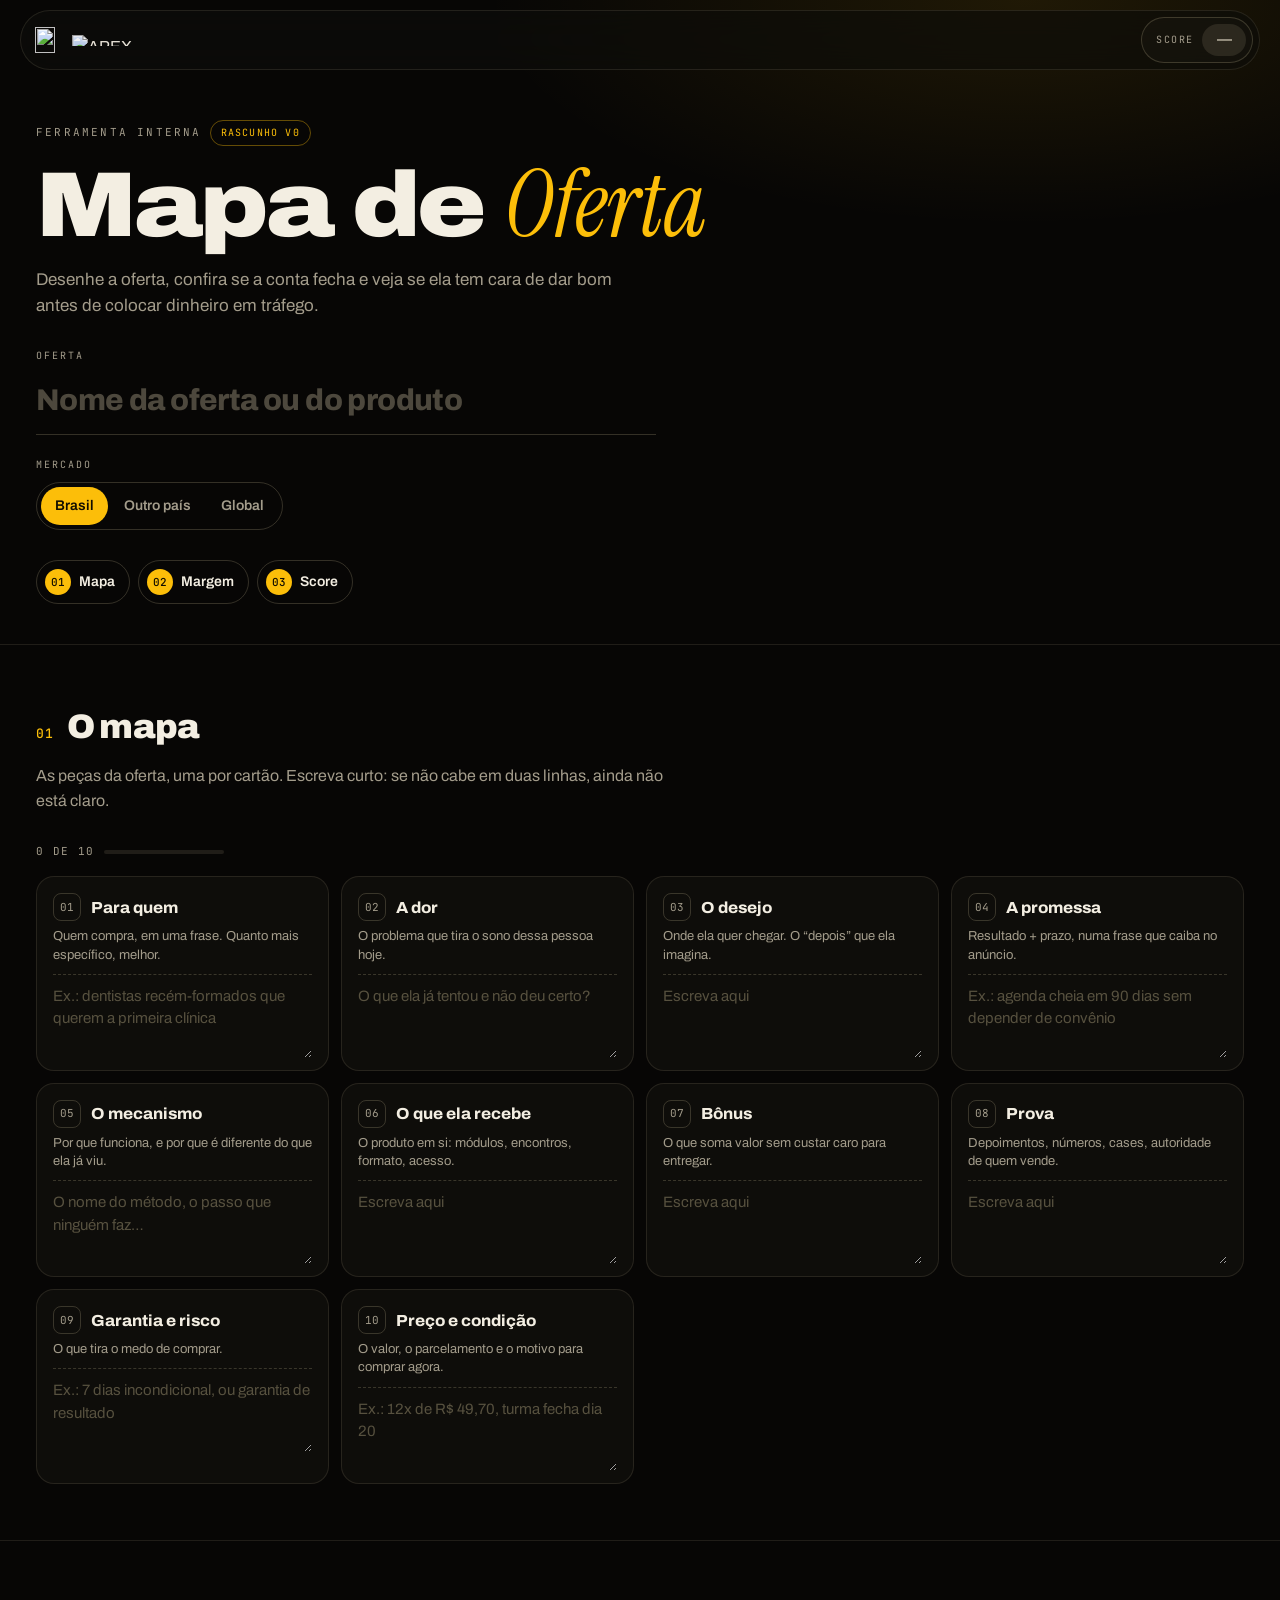
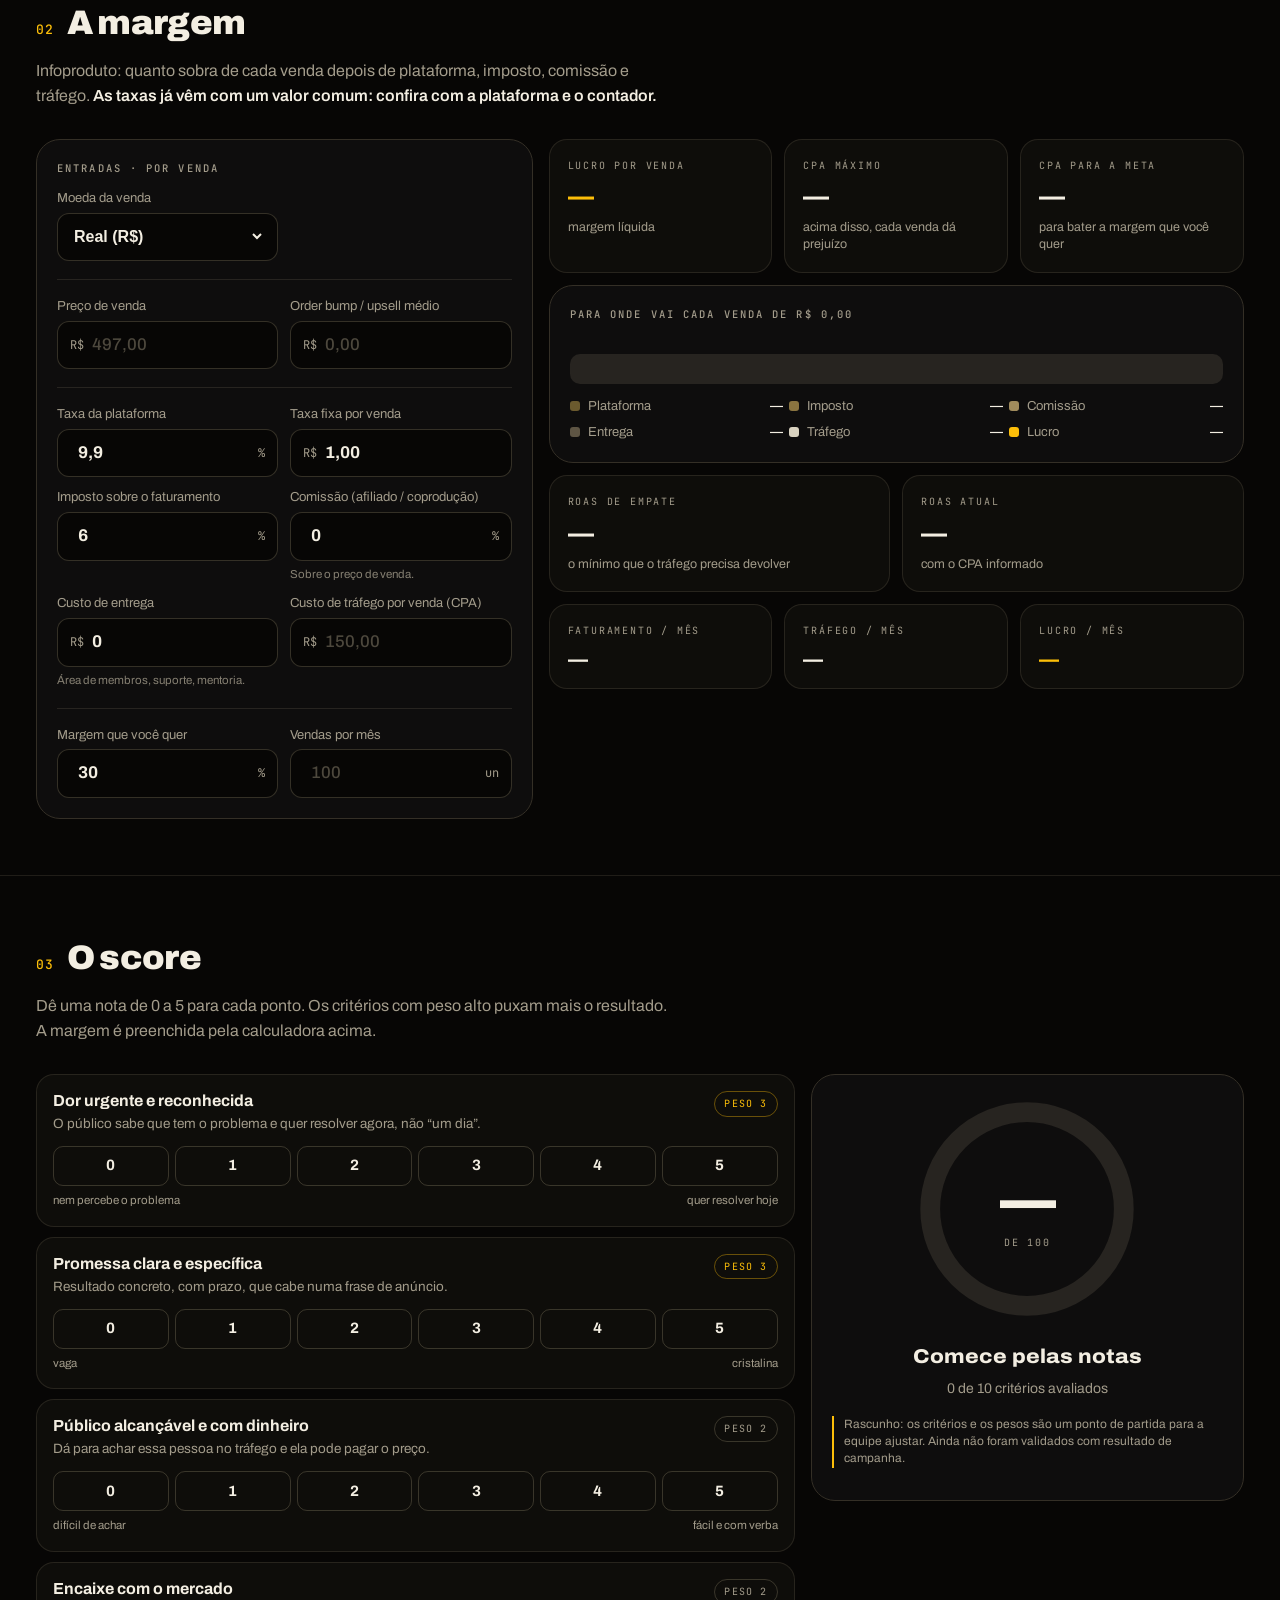
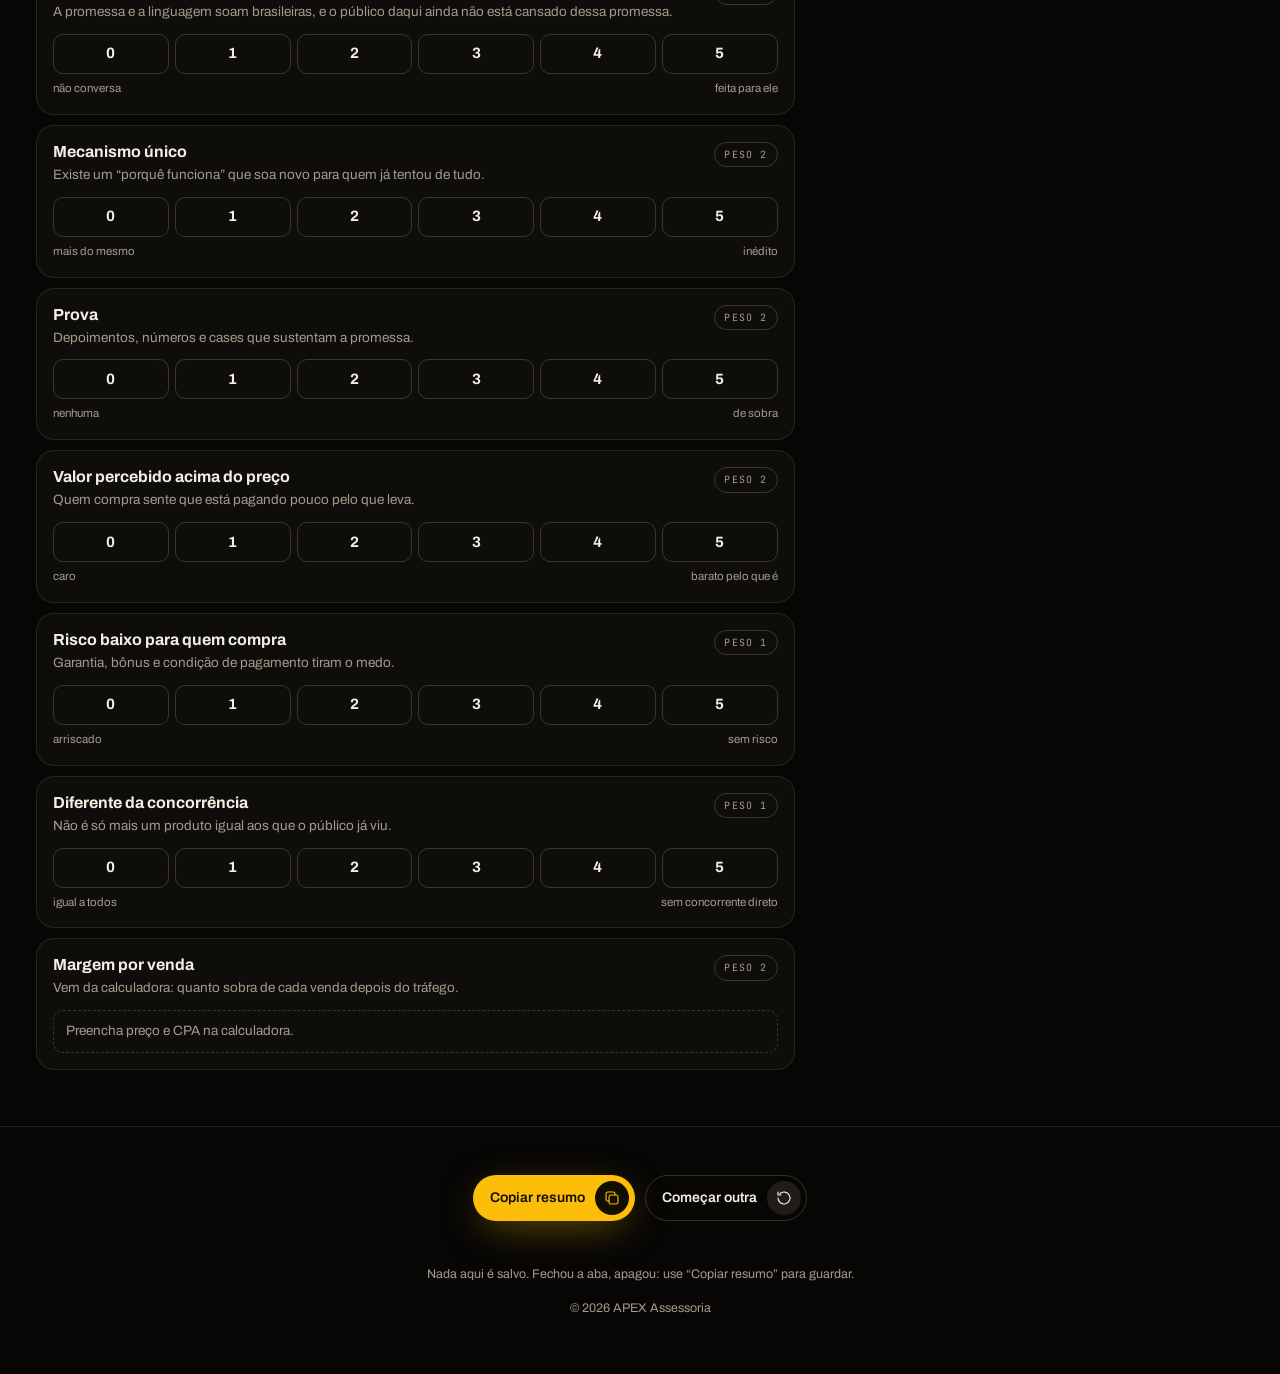
==== commit 3473230f: "Poe o mercado da oferta: Brasil, outro pais ou global O mercado escolhido troca a moeda da calculado" ====
--- a/oferta/index.html
+++ b/oferta/index.html
@@ -104,6 +104,25 @@
   outline:none; transition:border-color .3s}
 .name-box input:focus{border-color:var(--gold)}
 .name-box input::placeholder{color:#4d483d}
+[hidden]{display:none !important}
+/* mercado: Brasil, outro pais ou global */
+.mkt{max-width:620px; margin-top:22px}
+.mkt .mk-lbl{display:block; font-family:var(--mono); font-size:10px;
+  letter-spacing:.2em; text-transform:uppercase; color:var(--mute); margin-bottom:10px}
+.mkt-row{display:flex; flex-wrap:wrap; gap:10px; align-items:center}
+.segs{display:inline-flex; border:1px solid var(--line-2); border-radius:999px; padding:4px; gap:2px}
+.segs button{border:0; background:transparent; border-radius:999px; padding:8px 14px;
+  font-size:14px; font-weight:600; cursor:pointer; color:var(--mute); min-height:38px;
+  transition:background .2s,color .2s}
+.segs button[aria-checked="true"]{background:var(--gold); color:var(--on-gold)}
+.mkt input{flex:1 1 180px; min-width:0; background:transparent; border:0;
+  border-bottom:1.5px solid var(--line-2); padding:8px 0; font-size:16px; font-weight:700;
+  outline:none}
+.mkt input:focus{border-color:var(--gold)}
+.mkt input::placeholder{color:#57513f; font-weight:500}
+.in select{width:100%; border:0; background:transparent; outline:none; font-size:16px;
+  font-weight:700; padding:12px 0; cursor:pointer; color:var(--fg)}
+.in select option{background:var(--card); color:var(--fg)}
 .trail{display:flex; flex-wrap:wrap; gap:8px; margin-top:30px}
 .trail a{display:inline-flex; align-items:center; gap:8px; text-decoration:none;
   color:var(--fg); border:1px solid var(--line-2); border-radius:999px;
@@ -300,6 +319,17 @@
       <label for="nome">Oferta</label>
       <input id="nome" type="text" placeholder="Nome da oferta ou do produto" autocomplete="off">
     </div>
+    <div class="mkt">
+      <span class="mk-lbl" id="mktLbl">Mercado</span>
+      <div class="mkt-row">
+        <div class="segs" role="radiogroup" aria-labelledby="mktLbl" id="mercado">
+          <button type="button" role="radio" data-m="br" aria-checked="true">Brasil</button>
+          <button type="button" role="radio" data-m="pais" aria-checked="false">Outro país</button>
+          <button type="button" role="radio" data-m="global" aria-checked="false">Global</button>
+        </div>
+        <input id="pais" type="text" autocomplete="off" aria-label="País" hidden>
+      </div>
+    </div>
     <nav class="trail" aria-label="Etapas">
       <a href="#mapa"><b>01</b>Mapa</a>
       <a href="#margem"><b>02</b>Margem</a>
@@ -331,17 +361,34 @@
         <h3>Entradas · por venda</h3>
         <div class="inputs">
           <div class="in-row">
+            <div class="in"><label for="moeda">Moeda da venda</label>
+              <div class="box"><select id="moeda">
+                <option value="BRL">Real (R$)</option>
+                <option value="USD">Dólar (US$)</option>
+                <option value="EUR">Euro (€)</option>
+                <option value="GBP">Libra (£)</option>
+                <option value="MXN">Peso mexicano</option>
+                <option value="COP">Peso colombiano</option>
+                <option value="CLP">Peso chileno</option>
+                <option value="ARS">Peso argentino</option>
+              </select></div></div>
+            <div class="in" id="boxCambio" hidden><label for="cambio">Cotação: 1 <span id="curCode">USD</span> em reais</label>
+              <div class="box"><span>R$</span><input id="cambio" inputmode="decimal" placeholder="5,40"></div>
+              <p class="note">Só para mostrar o lucro em reais.</p></div>
+          </div>
+          <div class="divider"></div>
+          <div class="in-row">
             <div class="in"><label for="preco">Preço de venda</label>
-              <div class="box"><span>R$</span><input id="preco" inputmode="decimal" placeholder="497,00"></div></div>
+              <div class="box"><span class="cur">R$</span><input id="preco" inputmode="decimal" placeholder="497,00"></div></div>
             <div class="in"><label for="extra">Order bump / upsell médio</label>
-              <div class="box"><span>R$</span><input id="extra" inputmode="decimal" placeholder="0,00"></div></div>
+              <div class="box"><span class="cur">R$</span><input id="extra" inputmode="decimal" placeholder="0,00"></div></div>
           </div>
           <div class="divider"></div>
           <div class="in-row">
             <div class="in"><label for="platPct">Taxa da plataforma</label>
               <div class="box"><input id="platPct" inputmode="decimal" value="9,9"><span>%</span></div></div>
             <div class="in"><label for="platFix">Taxa fixa por venda</label>
-              <div class="box"><span>R$</span><input id="platFix" inputmode="decimal" value="1,00"></div></div>
+              <div class="box"><span class="cur">R$</span><input id="platFix" inputmode="decimal" value="1,00"></div></div>
           </div>
           <div class="in-row">
             <div class="in"><label for="imposto">Imposto sobre o faturamento</label>
@@ -352,10 +399,10 @@
           </div>
           <div class="in-row">
             <div class="in"><label for="entrega">Custo de entrega</label>
-              <div class="box"><span>R$</span><input id="entrega" inputmode="decimal" value="0"></div>
+              <div class="box"><span class="cur">R$</span><input id="entrega" inputmode="decimal" value="0"></div>
               <p class="note">Área de membros, suporte, mentoria.</p></div>
             <div class="in"><label for="cpa">Custo de tráfego por venda (CPA)</label>
-              <div class="box"><span>R$</span><input id="cpa" inputmode="decimal" placeholder="150,00"></div></div>
+              <div class="box"><span class="cur">R$</span><input id="cpa" inputmode="decimal" placeholder="150,00"></div></div>
           </div>
           <div class="divider"></div>
           <div class="in-row">
@@ -396,6 +443,7 @@
           <div class="kpi"><p class="lbl">Faturamento / mês</p><p class="val" id="mFat">—</p></div>
           <div class="kpi"><p class="lbl">Tráfego / mês</p><p class="val" id="mAds">—</p></div>
           <div class="kpi"><p class="lbl">Lucro / mês</p><p class="val gold" id="mLucro">—</p></div>
+          <div class="kpi" id="boxLucroBrl" hidden><p class="lbl">Lucro / mês em reais</p><p class="val gold" id="mLucroBrl">—</p></div>
         </div>
       </div>
     </div>
@@ -420,7 +468,7 @@
           <div class="num"><div><strong id="scoreNum">—</strong><span id="scoreOf">de 100</span></div></div>
         </div>
         <p class="band" id="band">Comece pelas notas</p>
-        <p class="band-note" id="bandNote">0 de 9 critérios avaliados</p>
+        <p class="band-note" id="bandNote">0 de 10 critérios avaliados</p>
         <div class="fix" id="fixBox" hidden>
           <h4>Onde mexer primeiro</h4>
           <ol id="fix"></ol>
@@ -488,9 +536,24 @@
   var n = parseFloat(v); return isFinite(n) ? n : 0;
 }
 function vazio(id){ return $(id).value.trim() === ''; }
-var BRL = new Intl.NumberFormat('pt-BR', {style:'currency', currency:'BRL'});
-var BRL0 = new Intl.NumberFormat('pt-BR', {style:'currency', currency:'BRL', maximumFractionDigits:0});
-function brl(v){ return BRL.format(v); }
+/* a moeda segue o mercado da oferta; brl() formata na moeda escolhida */
+var MOEDA = 'BRL';
+function brl(v){ return new Intl.NumberFormat('pt-BR', {style:'currency', currency:MOEDA}).format(v); }
+var BRL0 = {format:function(v){ return new Intl.NumberFormat('pt-BR', {style:'currency', currency:MOEDA, maximumFractionDigits:0}).format(v); }};
+function reais0(v){ return new Intl.NumberFormat('pt-BR', {style:'currency', currency:'BRL', maximumFractionDigits:0}).format(v); }
+function simbolo(m){
+  var p = new Intl.NumberFormat('pt-BR', {style:'currency', currency:m}).formatToParts(0);
+  for(var i = 0; i < p.length; i++) if(p[i].type === 'currency') return p[i].value;
+  return m;
+}
+function trocaMoeda(m){
+  MOEDA = m; $('moeda').value = m;
+  document.querySelectorAll('.cur').forEach(function(el){ el.textContent = simbolo(m); });
+  $('curCode').textContent = m;
+  $('boxCambio').hidden = m === 'BRL';
+  calcula();
+}
+$('moeda').addEventListener('change', function(){ trocaMoeda(this.value); });
 function pct(v){ return (v * 100).toLocaleString('pt-BR', {maximumFractionDigits:1}) + '%'; }
 function x(v){ return v.toLocaleString('pt-BR', {minimumFractionDigits:2, maximumFractionDigits:2}) + '×'; }
 
@@ -524,7 +587,8 @@
   if(!conta){
     ['oLucro','oCpaMax','oCpaAlvo','oRoasMin','oRoas','mFat','mAds','mLucro'].forEach(function(id){ $(id).textContent = '—'; $(id).classList.remove('neg'); });
     $('oMargem').textContent = 'margem líquida';
-    $('oReceita').textContent = 'R$ 0';
+    $('oReceita').textContent = brl(0);
+    $('boxLucroBrl').hidden = true;
     pintaBarra([0,0,0,0,0,0], 0);
     atualizaScore(); return;
   }
@@ -557,6 +621,14 @@
     $('mLucro').textContent = BRL0.format(lucro * vendas);
     $('mLucro').classList.toggle('neg', lucro < 0);
   } else { ['mFat','mAds','mLucro'].forEach(function(id){ $(id).textContent = '—'; }); }
+  var cambio = num('cambio');
+  var mostraBrl = MOEDA !== 'BRL' && cambio > 0 && vendas > 0;
+  $('boxLucroBrl').hidden = !mostraBrl;
+  if(mostraBrl){
+    $('mLucroBrl').textContent = reais0(lucro * vendas * cambio);
+    $('mLucroBrl').classList.toggle('neg', lucro < 0);
+  }
+  conta.cambio = MOEDA !== 'BRL' && cambio > 0 ? cambio : 0;
 
   pintaBarra([plataforma, imposto, comissao, entrega, cpa, lucro], receita);
   atualizaScore();
@@ -593,6 +665,7 @@
   ['dor',       'Dor urgente e reconhecida',      'O público sabe que tem o problema e quer resolver agora, não “um dia”.', 3, 'nem percebe o problema', 'quer resolver hoje'],
   ['promessa',  'Promessa clara e específica',    'Resultado concreto, com prazo, que cabe numa frase de anúncio.', 3, 'vaga', 'cristalina'],
   ['publico',   'Público alcançável e com dinheiro', 'Dá para achar essa pessoa no tráfego e ela pode pagar o preço.', 2, 'difícil de achar', 'fácil e com verba'],
+  ['mercado',   'Encaixe com o mercado',          '', 2, 'não conversa', 'feita para ele'],
   ['mecanismo', 'Mecanismo único',                'Existe um “porquê funciona” que soa novo para quem já tentou de tudo.', 2, 'mais do mesmo', 'inédito'],
   ['prova',     'Prova',                          'Depoimentos, números e cases que sustentam a promessa.', 2, 'nenhuma', 'de sobra'],
   ['valor',     'Valor percebido acima do preço', 'Quem compra sente que está pagando pouco pelo que leva.', 2, 'caro', 'barato pelo que é'],
@@ -606,7 +679,7 @@
   var d = document.createElement('div');
   d.className = 'crit'; d.id = 'c_' + c[0];
   var alto = c[3] >= 3;
-  var html = '<div class="t"><div><b>' + c[1] + '</b><p>' + c[2] + '</p></div>' +
+  var html = '<div class="t"><div><b>' + c[1] + '</b><p id="d_' + c[0] + '">' + c[2] + '</p></div>' +
     '<span class="peso' + (alto ? ' alto' : '') + '">Peso ' + c[3] + '</span></div>';
   if(c[6]){
     html += '<div class="auto" id="autoMargem">Preencha preço e CPA na calculadora.</div>';
@@ -699,11 +772,38 @@
   }).join('');
 }
 
+/* ---------- mercado ---------- */
+var MERCADO = 'br';
+var MERCADOS = {
+  br:     {nome:'Brasil', ph:'', desc:'A promessa e a linguagem soam brasileiras, e o público daqui ainda não está cansado dessa promessa.'},
+  pais:   {nome:'Outro país', ph:'Qual país? Ex.: Portugal, EUA, México', desc:'Idioma, cultura e poder de compra desse país combinam com a promessa e com o preço, e a oferta não é só uma tradução.'},
+  global: {nome:'Global', ph:'Países principais (opcional)', desc:'A oferta funciona em vários países sem depender de algo só do Brasil, e o preço cabe no bolso dos países-alvo.'}
+};
+function nomeMercado(){
+  var p = $('pais').value.trim();
+  if(MERCADO === 'br') return 'Brasil';
+  if(MERCADO === 'pais') return p || 'Outro país';
+  return 'Global' + (p ? ' (' + p + ')' : '');
+}
+function trocaMercado(m){
+  MERCADO = m;
+  $('mercado').querySelectorAll('button').forEach(function(b){ b.setAttribute('aria-checked', String(b.dataset.m === m)); });
+  $('pais').hidden = m === 'br';
+  $('pais').placeholder = MERCADOS[m].ph;
+  $('d_mercado').textContent = MERCADOS[m].desc;
+  /* Brasil vende em real; fora, o padrao e dolar ate alguem trocar */
+  if(m === 'br') trocaMoeda('BRL');
+  else if(MOEDA === 'BRL') trocaMoeda('USD');
+}
+$('mercado').addEventListener('click', function(e){
+  var b = e.target.closest('button[data-m]'); if(b) trocaMercado(b.dataset.m);
+});
+
 /* ---------- resumo e limpeza ---------- */
 function resumo(){
   var L = [];
   var nome = $('nome').value.trim() || 'Oferta sem nome';
-  L.push('MAPA DE OFERTA · ' + nome.toUpperCase(), '');
+  L.push('MAPA DE OFERTA · ' + nome.toUpperCase(), 'Mercado: ' + nomeMercado() + ' · moeda ' + MOEDA, '');
   CAMPOS.forEach(function(c){
     var v = $('m_' + c[0]).value.trim();
     if(v) L.push(c[1] + ': ' + v.replace(/\s*\n\s*/g, ' / '));
@@ -713,6 +813,7 @@
     L.push('Receita: ' + brl(conta.receita));
     L.push('Fica antes do tráfego: ' + brl(conta.liquido) + ' (CPA máximo)');
     if(conta.temCpa) L.push('CPA: ' + brl(conta.cpa) + ' → lucro ' + brl(conta.lucro) + ' (' + pct(conta.margem) + ')');
+    if(conta.cambio && conta.vendas > 0) L.push('Lucro do mês em reais (cotação ' + conta.cambio.toLocaleString('pt-BR') + '): ' + reais0(conta.lucro * conta.vendas * conta.cambio));
     if(conta.cpaAlvo > 0) L.push('CPA para ' + pct(conta.alvo) + ' de margem: ' + brl(conta.cpaAlvo));
   }
   if(resultado){
@@ -735,25 +836,25 @@
   t.remove();
 }
 function temAlgo(){
-  if($('nome').value.trim()) return true;
+  if($('nome').value.trim() || $('pais').value.trim()) return true;
   if(CAMPOS.some(function(c){ return $('m_' + c[0]).value.trim(); })) return true;
   if(!vazio('preco') || !vazio('cpa')) return true;
   return CRITERIOS.some(function(c){ return !c[6] && notas[c[0]] !== undefined; });
 }
 $('limpar').addEventListener('click', function(){
   if(temAlgo() && !confirm('Apagar tudo e começar outra oferta? Copie o resumo antes se quiser guardar.')) return;
-  $('nome').value = '';
+  $('nome').value = ''; $('pais').value = ''; $('cambio').value = '';
   CAMPOS.forEach(function(c){ $('m_' + c[0]).value = ''; });
   ['preco','extra','cpa','vendas'].forEach(function(id){ $(id).value = ''; });
   notas = {};
   document.querySelectorAll('.rate button').forEach(function(b){ b.setAttribute('aria-pressed', 'false'); });
   document.querySelectorAll('.crit').forEach(function(c){ c.classList.remove('done'); });
-  atualizaMapa(); calcula(); window.scrollTo(0, 0); avisa('Pronto para a próxima');
+  trocaMercado('br'); atualizaMapa(); calcula(); window.scrollTo(0, 0); avisa('Pronto para a próxima');
 });
 /* nada e salvo: avisa antes de fechar com coisa preenchida */
 addEventListener('beforeunload', function(e){ if(temAlgo()){ e.preventDefault(); e.returnValue = ''; } });
 
-atualizaMapa(); calcula();
+trocaMercado('br'); atualizaMapa(); calcula();
 </script>
 
 </body>
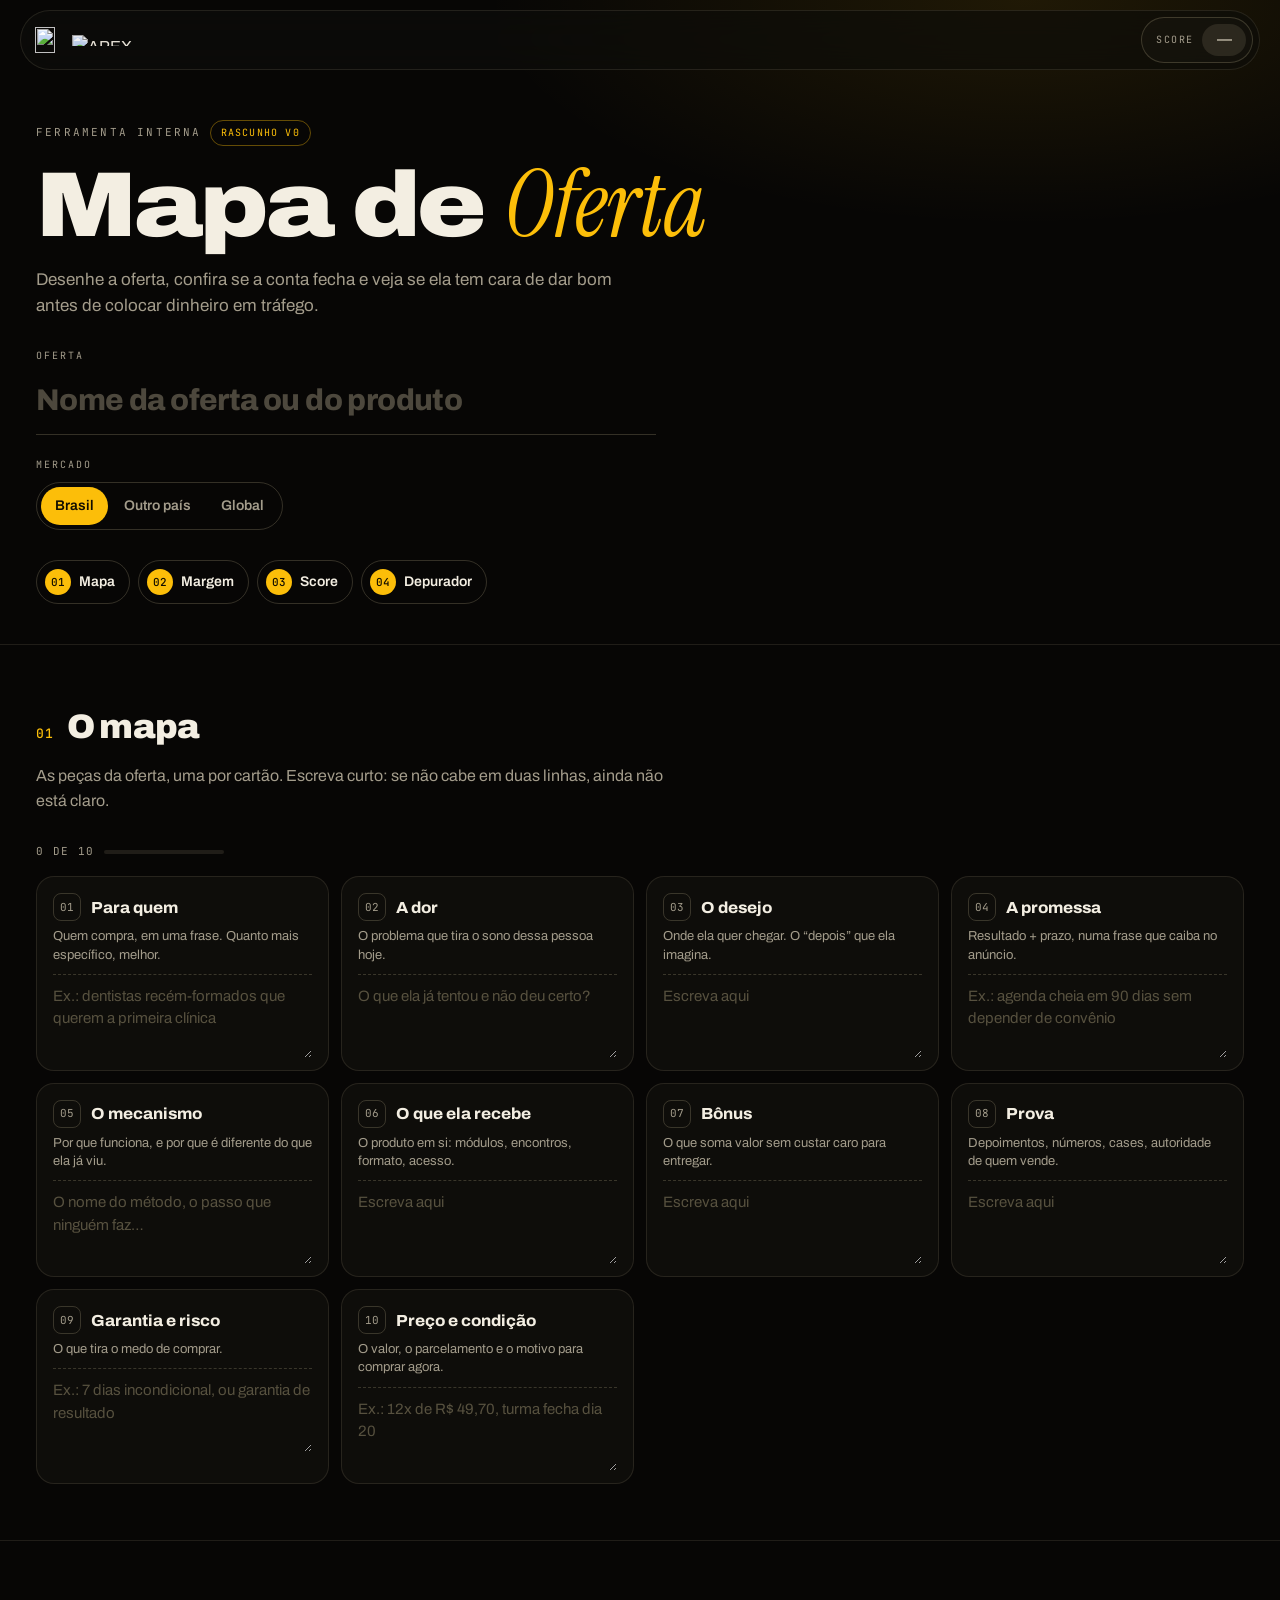
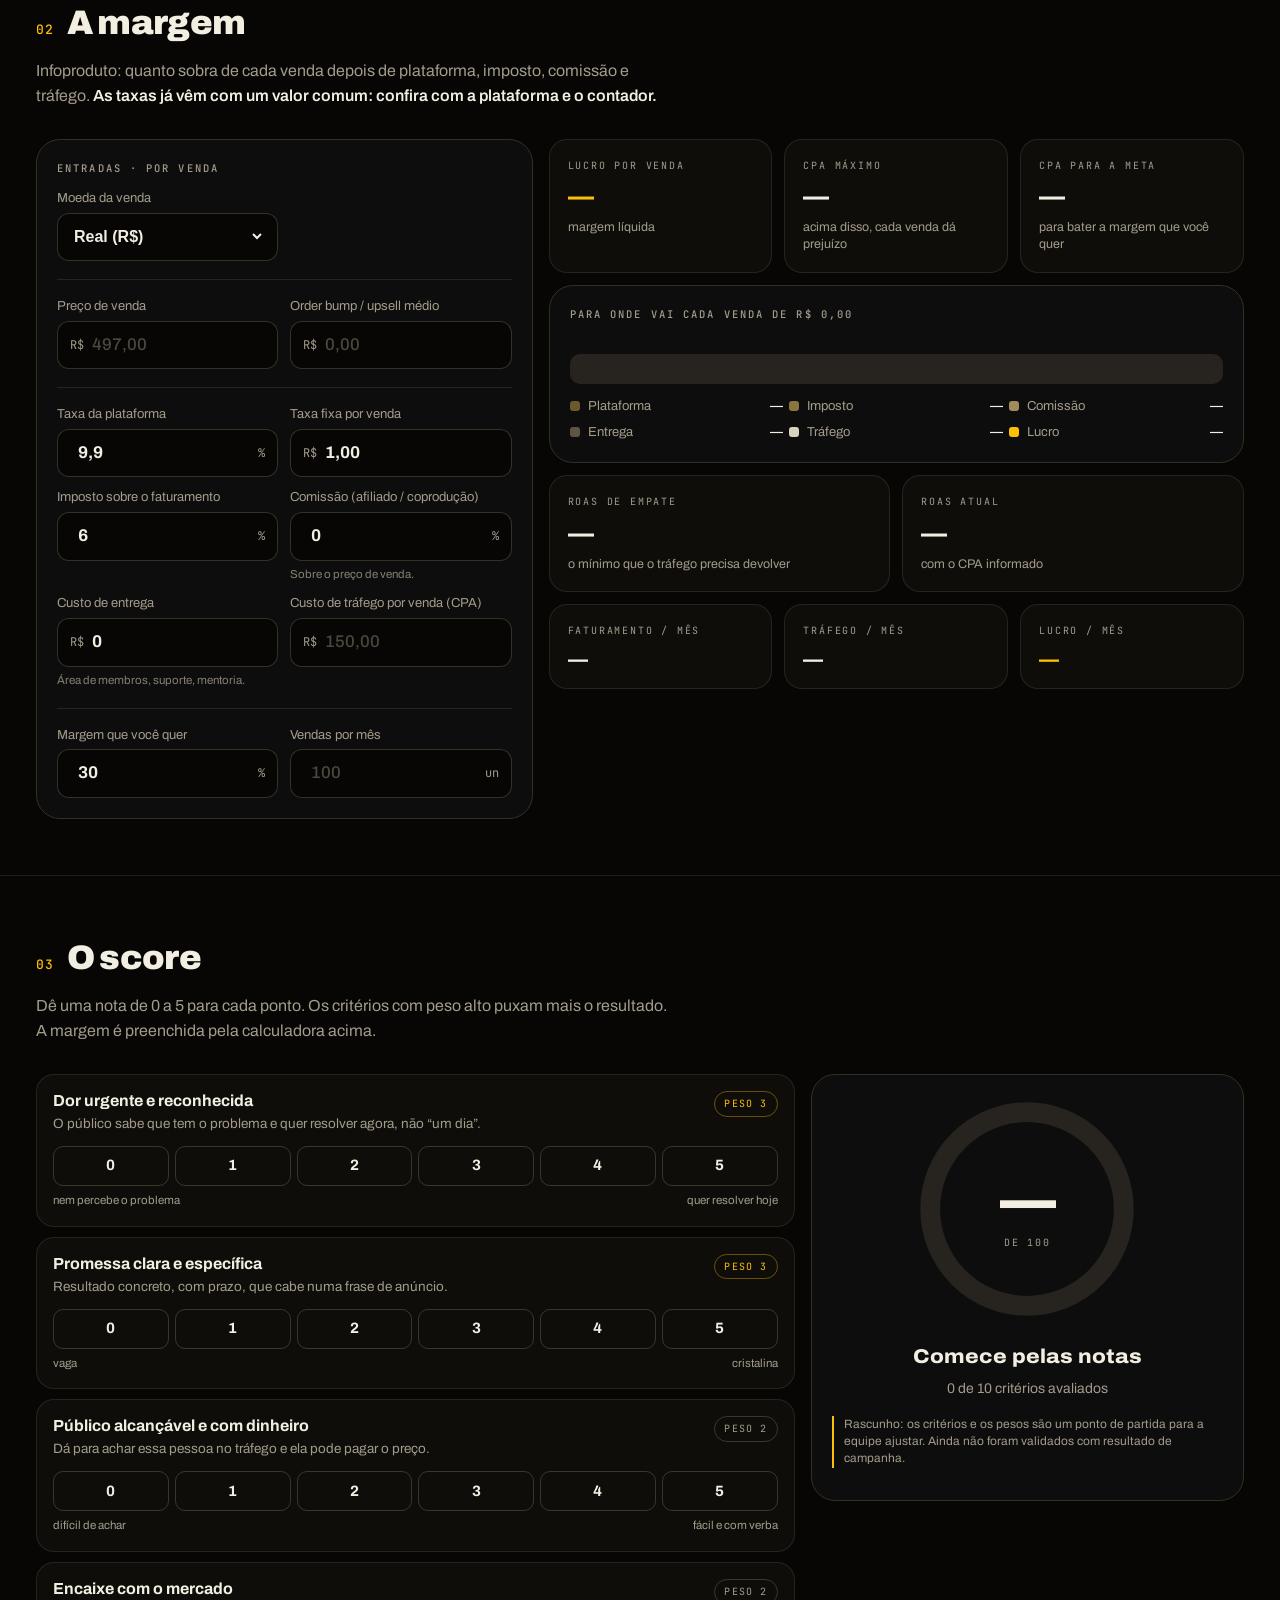
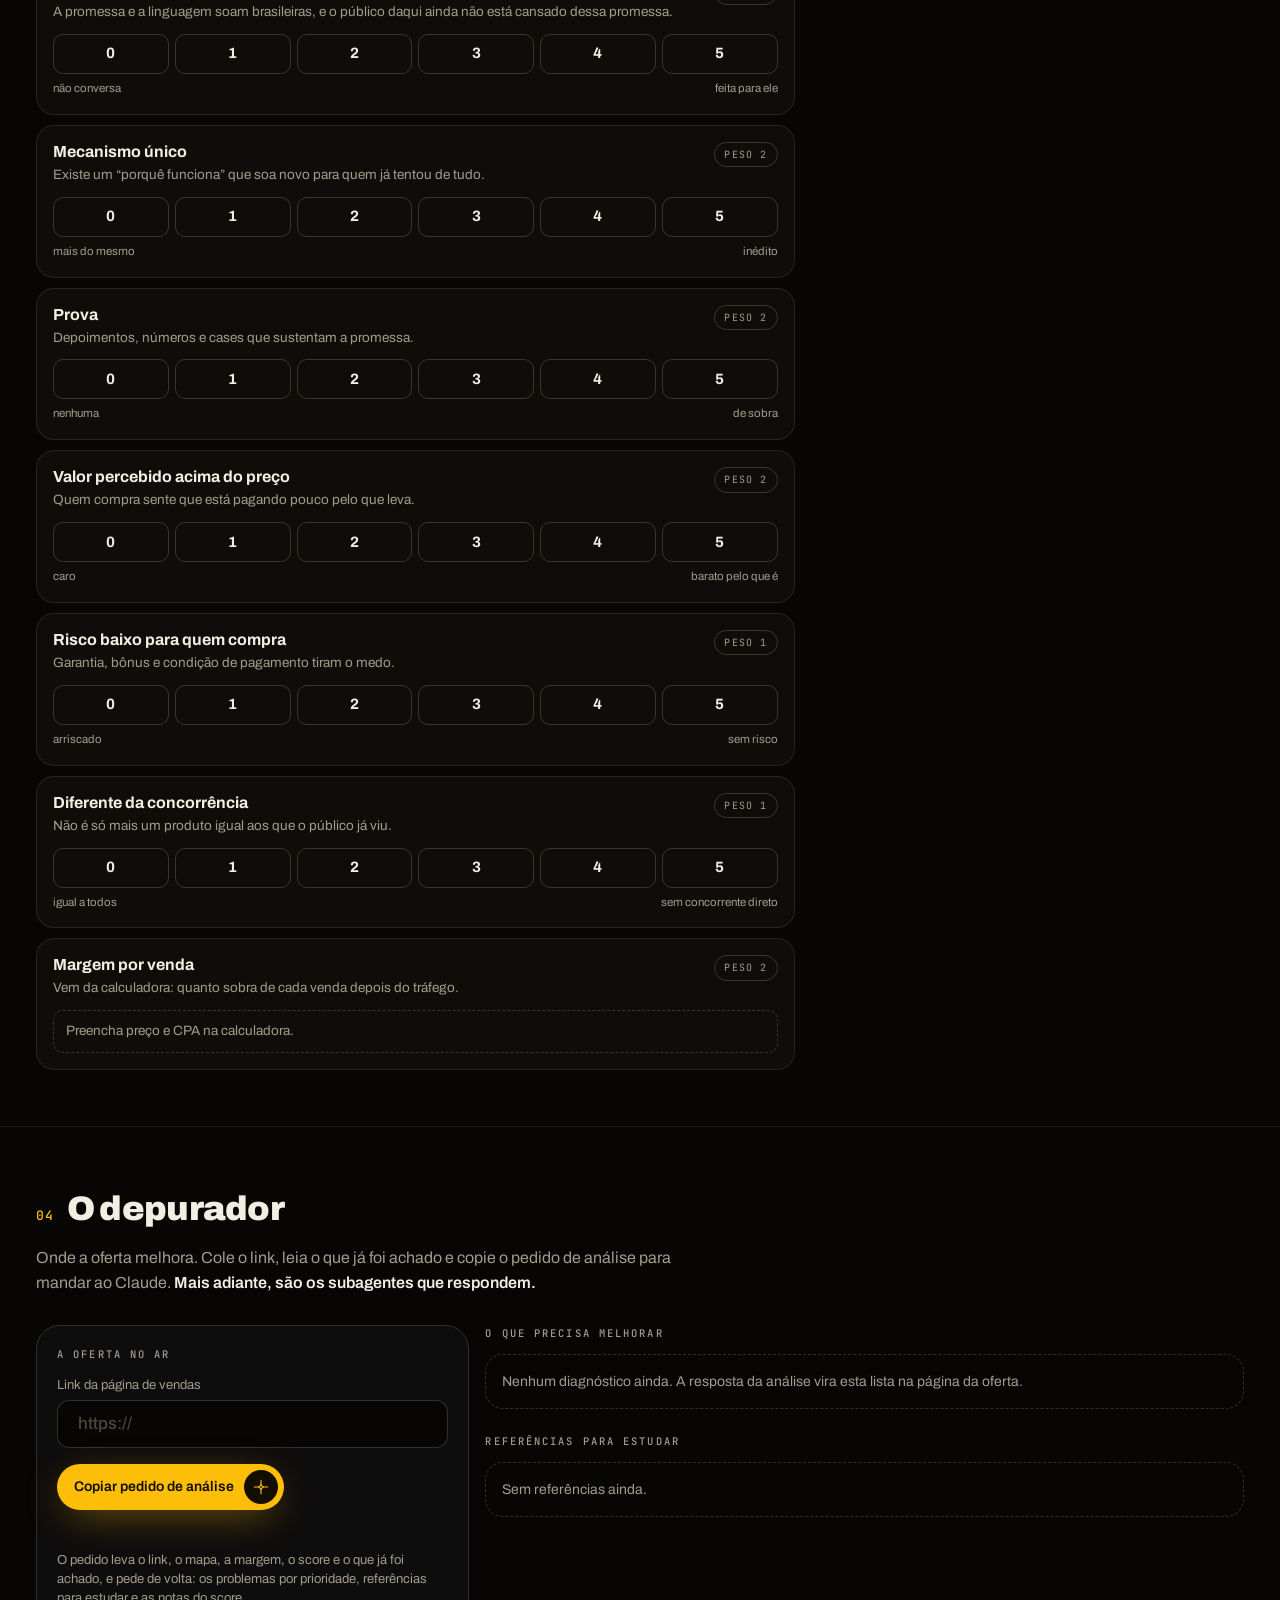
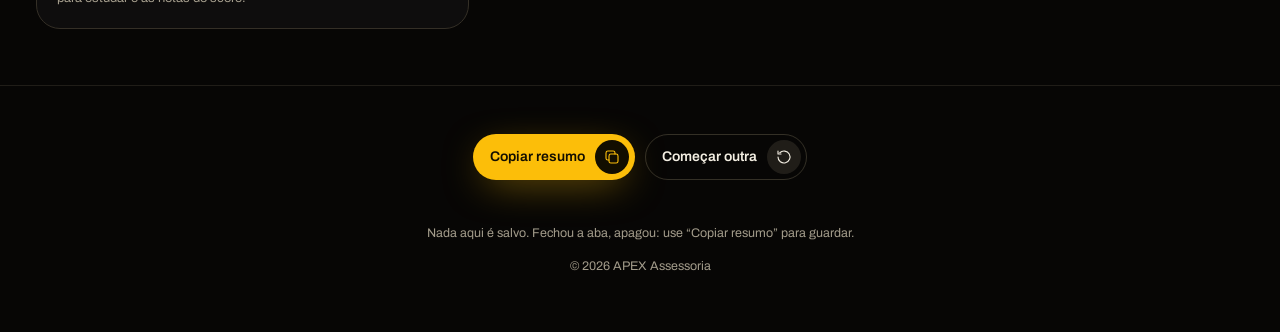
==== commit d7a8b558: "Poe o depurador de ofertas e a primeira oferta, TV do restaurante Bloco 04 da tela: link da pagina d" ====
--- a/oferta/index.html
+++ b/oferta/index.html
@@ -12,289 +12,7 @@
 <link rel="preconnect" href="https://fonts.googleapis.com">
 <link rel="preconnect" href="https://fonts.gstatic.com" crossorigin>
 <link href="https://fonts.googleapis.com/css2?family=Archivo:wdth,wght@62..125,300..900&family=Instrument+Serif:ital@0;1&family=JetBrains+Mono:wght@400;500&display=swap" rel="stylesheet">
-<style>
-:root{
-  --ink:#070605; --fg:#F3EEE2; --mute:#A39C8B;
-  --gold:#FCBE09; --gold-soft:#FFDA6B; --on-gold:#120e00;
-  --line:rgba(255,236,190,.10); --line-2:rgba(255,236,190,.18);
-  --card:#0E0D0D; --card-line:#342F26; --ink-2:#0e0d0a;
-  /* faixas do score e das barras da margem */
-  --bom:#8FD694; --atencao:#FFB14A; --ruim:#F0715A;
-  --seg-1:#6B5A2E; --seg-2:#8A7440; --seg-3:#A08B5C; --seg-4:#5E5544; --seg-5:#D9D2C0;
-  --display:"Archivo","Arial Black",system-ui,sans-serif;
-  --serif:"Instrument Serif","Times New Roman",Georgia,serif;
-  --mono:"JetBrains Mono",ui-monospace,Menlo,monospace;
-  --r-sm:12px; --r-md:18px; --r-lg:24px; --nav-h:64px;
-  --gut-l:max(16px, env(safe-area-inset-left, 0px));
-  --gut-r:max(16px, env(safe-area-inset-right, 0px));
-}
-*{box-sizing:border-box}
-html{scroll-behavior:smooth; scroll-padding-top:90px}
-body{margin:0; background:var(--ink); color:var(--fg);
-  font-family:var(--display); font-size:16px; line-height:1.55;
-  overflow-x:hidden; -webkit-font-smoothing:antialiased;
-  -webkit-tap-highlight-color:transparent}
-.wrap{max-width:1240px; margin:0 auto; padding:0 var(--gut-r) 0 var(--gut-l)}
-button,input,textarea{font:inherit; color:inherit}
-
-/* topo: marca + o score ao vivo. sem menu, sem link de saida */
-.nav{position:fixed; top:0; left:0; right:0; z-index:50; pointer-events:none;
-  padding:calc(env(safe-area-inset-top,0px) + 10px) var(--gut-r) 0 var(--gut-l)}
-.nav-in{pointer-events:auto; max-width:1240px; margin:0 auto; display:flex;
-  align-items:center; justify-content:space-between; gap:12px;
-  padding:6px 6px 6px 14px; border-radius:999px;
-  background:rgba(14,13,10,.7); border:1px solid var(--line);
-  backdrop-filter:blur(18px) saturate(140%);
-  -webkit-backdrop-filter:blur(18px) saturate(140%)}
-.brand{display:flex; align-items:center; gap:10px; flex:none}
-.brand-mark{height:26px; width:auto}
-.brand-word{height:11px; width:auto; opacity:.95}
-.live{display:flex; align-items:center; gap:8px; text-decoration:none; color:var(--fg);
-  border-radius:999px; padding:6px 6px 6px 14px; border:1px solid var(--line-2);
-  background:rgba(255,255,255,.02); min-height:44px}
-.live .lbl{font-family:var(--mono); font-size:10px; letter-spacing:.16em;
-  text-transform:uppercase; color:var(--mute)}
-.live .pill{min-width:44px; height:32px; border-radius:999px; display:grid;
-  place-items:center; font-weight:800; font-size:15px; padding:0 10px;
-  background:var(--line); color:var(--mute); transition:background .3s,color .3s}
-.live .pill.bom{background:var(--bom); color:#08130a}
-.live .pill.at{background:var(--gold); color:var(--on-gold)}
-.live .pill.ajuste{background:var(--atencao); color:#1a0e00}
-.live .pill.ruim{background:var(--ruim); color:#1a0603}
-
-.btn{display:inline-flex; align-items:center; justify-content:space-between;
-  gap:14px; border-radius:999px; padding:7px 7px 7px 22px; min-height:54px;
-  font-weight:600; font-size:15px; border:1px solid transparent;
-  text-decoration:none; cursor:pointer; background:none;
-  transition:background .3s,border-color .3s,color .3s,transform .3s;
-  white-space:nowrap}
-.btn-gold{background:var(--gold); color:var(--on-gold);
-  box-shadow:0 10px 40px -12px rgba(252,190,9,.6)}
-.btn-gold .dot{background:var(--on-gold); color:var(--gold)}
-.btn-ghost{border-color:var(--line-2); color:var(--fg)}
-.btn-ghost .dot{background:var(--line); color:var(--fg)}
-.btn-sm{min-height:44px; padding:5px 5px 5px 16px; font-size:14px; gap:10px}
-.btn-sm .dot{width:34px; height:34px}
-.dot{width:40px; height:40px; border-radius:50%; display:grid;
-  place-items:center; flex:none}
-.ic{width:24px; height:24px; flex:none; fill:none; stroke:currentColor;
-  stroke-width:1.5; stroke-linecap:round; stroke-linejoin:round; overflow:visible}
-.btn-sm .ic{width:18px; height:18px}
-
-/* abertura */
-.hero{padding:calc(var(--nav-h) + 56px) 0 40px; position:relative}
-.hero::before{content:""; position:absolute; inset:0; z-index:-1; pointer-events:none;
-  background:radial-gradient(60% 50% at 80% 0%,rgba(252,190,9,.10),transparent 70%)}
-.eyebrow{font-family:var(--mono); font-size:11px; letter-spacing:.2em;
-  text-transform:uppercase; color:var(--mute); margin:0 0 16px;
-  display:flex; flex-wrap:wrap; gap:8px; align-items:center}
-.tag{border:1px solid rgba(252,190,9,.38); color:var(--gold); border-radius:999px;
-  padding:4px 10px; font-size:10px; letter-spacing:.12em}
-h1{font-weight:900; font-stretch:115%; letter-spacing:-.03em; line-height:.95;
-  font-size:clamp(42px,9vw,92px); margin:0 0 18px}
-h1 em{font-family:var(--serif); font-style:italic; font-weight:400;
-  font-stretch:100%; color:var(--gold); letter-spacing:-.01em}
-.lead{color:var(--mute); max-width:620px; font-size:17px; margin:0 0 28px}
-.name-box{max-width:620px}
-.name-box label{display:block; font-family:var(--mono); font-size:10px;
-  letter-spacing:.2em; text-transform:uppercase; color:var(--mute); margin-bottom:8px}
-.name-box input{width:100%; background:transparent; border:0;
-  border-bottom:1.5px solid var(--line-2); padding:6px 0 10px;
-  font-size:clamp(22px,4vw,30px); font-weight:800; letter-spacing:-.02em;
-  outline:none; transition:border-color .3s}
-.name-box input:focus{border-color:var(--gold)}
-.name-box input::placeholder{color:#4d483d}
-[hidden]{display:none !important}
-/* mercado: Brasil, outro pais ou global */
-.mkt{max-width:620px; margin-top:22px}
-.mkt .mk-lbl{display:block; font-family:var(--mono); font-size:10px;
-  letter-spacing:.2em; text-transform:uppercase; color:var(--mute); margin-bottom:10px}
-.mkt-row{display:flex; flex-wrap:wrap; gap:10px; align-items:center}
-.segs{display:inline-flex; border:1px solid var(--line-2); border-radius:999px; padding:4px; gap:2px}
-.segs button{border:0; background:transparent; border-radius:999px; padding:8px 14px;
-  font-size:14px; font-weight:600; cursor:pointer; color:var(--mute); min-height:38px;
-  transition:background .2s,color .2s}
-.segs button[aria-checked="true"]{background:var(--gold); color:var(--on-gold)}
-.mkt input{flex:1 1 180px; min-width:0; background:transparent; border:0;
-  border-bottom:1.5px solid var(--line-2); padding:8px 0; font-size:16px; font-weight:700;
-  outline:none}
-.mkt input:focus{border-color:var(--gold)}
-.mkt input::placeholder{color:#57513f; font-weight:500}
-.in select{width:100%; border:0; background:transparent; outline:none; font-size:16px;
-  font-weight:700; padding:12px 0; cursor:pointer; color:var(--fg)}
-.in select option{background:var(--card); color:var(--fg)}
-.trail{display:flex; flex-wrap:wrap; gap:8px; margin-top:30px}
-.trail a{display:inline-flex; align-items:center; gap:8px; text-decoration:none;
-  color:var(--fg); border:1px solid var(--line-2); border-radius:999px;
-  padding:8px 14px 8px 8px; font-size:14px; font-weight:600;
-  transition:border-color .3s}
-.trail a:hover{border-color:var(--gold)}
-.trail b{font-family:var(--mono); font-weight:500; font-size:11px; color:var(--on-gold);
-  background:var(--gold); border-radius:999px; width:26px; height:26px;
-  display:grid; place-items:center}
-
-/* blocos */
-section{padding:56px 0; border-top:1px solid var(--line)}
-h2{font-size:clamp(24px,3.8vw,34px); font-weight:900; letter-spacing:-.02em;
-  margin:0 0 10px; display:flex; align-items:baseline; gap:12px}
-h2 .n{font-family:var(--mono); font-size:13px; font-weight:500; color:var(--gold);
-  letter-spacing:.1em}
-.sub{color:var(--mute); margin:0 0 30px; max-width:640px}
-.sub b{color:var(--fg); font-weight:600}
-
-/* 01 · mapa */
-.map-head{display:flex; justify-content:space-between; align-items:center;
-  gap:12px; flex-wrap:wrap; margin-bottom:16px}
-.meter{display:flex; align-items:center; gap:10px; font-family:var(--mono);
-  font-size:11px; letter-spacing:.12em; text-transform:uppercase; color:var(--mute)}
-.meter .bar{width:120px; height:4px; border-radius:4px; background:var(--line); overflow:hidden}
-.meter .bar i{display:block; height:100%; width:0; background:var(--gold);
-  transition:width .4s cubic-bezier(.2,.8,.2,1)}
-.map{display:grid; gap:12px; grid-template-columns:repeat(auto-fit,minmax(min(100%,280px),1fr))}
-.field{position:relative; border:1px solid var(--line); border-radius:var(--r-md);
-  background:var(--ink-2); padding:16px 16px 12px; display:flex; flex-direction:column;
-  gap:6px; transition:border-color .3s, background .3s}
-.field:focus-within{border-color:rgba(252,190,9,.5)}
-.field.ok{border-color:var(--card-line); background:var(--card)}
-.field .top{display:flex; align-items:center; gap:10px}
-.field .k{font-family:var(--mono); font-size:11px; color:var(--mute);
-  border:1px solid var(--line-2); border-radius:8px; width:28px; height:28px;
-  display:grid; place-items:center; flex:none; transition:all .3s}
-.field.ok .k{background:var(--gold); color:var(--on-gold); border-color:var(--gold)}
-.field label{font-weight:750; font-stretch:105%; font-size:16px; line-height:1.2}
-.field .hint{font-size:13px; color:var(--mute); margin:0; line-height:1.4}
-.field textarea{width:100%; min-height:84px; resize:vertical; background:transparent;
-  border:0; border-top:1px dashed var(--line-2); padding:10px 0 0; margin-top:4px;
-  font-size:15px; line-height:1.5; outline:none; font-family:var(--display)}
-.field textarea::placeholder{color:#57513f}
-.field.wide{grid-column:1 / -1}
-
-/* 02 · margem */
-.calc{display:grid; gap:16px; align-items:start}
-@media (min-width:900px){ .calc{grid-template-columns:minmax(0,5fr) minmax(0,7fr)} }
-.panel{border:1px solid var(--card-line); border-radius:var(--r-lg);
-  background:var(--card); padding:20px}
-.panel h3{font-family:var(--mono); font-size:10.5px; font-weight:500; letter-spacing:.2em;
-  text-transform:uppercase; color:var(--mute); margin:0 0 14px}
-.inputs{display:grid; gap:12px}
-.in-row{display:grid; gap:12px; grid-template-columns:1fr 1fr}
-.in label{display:block; font-size:13px; color:var(--mute); margin-bottom:6px; line-height:1.3}
-.in .box{display:flex; align-items:center; border:1px solid var(--line-2);
-  border-radius:var(--r-sm); background:var(--ink); padding:0 12px; min-height:48px;
-  transition:border-color .3s}
-.in .box:focus-within{border-color:var(--gold)}
-.in .box span{font-family:var(--mono); font-size:12px; color:var(--mute); flex:none}
-.in input{width:100%; min-width:0; border:0; background:transparent; outline:none;
-  font-size:17px; font-weight:700; padding:10px 8px; font-variant-numeric:tabular-nums}
-.in input::placeholder{color:#4d483d; font-weight:500}
-.in .note{font-size:11.5px; color:var(--mute); margin:5px 0 0; opacity:.8}
-.divider{height:1px; background:var(--line); margin:6px 0}
-
-.outs{display:grid; gap:12px}
-.big{display:grid; gap:12px; grid-template-columns:repeat(auto-fit,minmax(min(100%,180px),1fr))}
-.kpi{background:var(--ink-2); border:1px solid var(--line); border-radius:var(--r-md);
-  padding:18px}
-.kpi .lbl{font-family:var(--mono); font-size:10px; letter-spacing:.18em;
-  text-transform:uppercase; color:var(--mute); margin:0 0 9px}
-.kpi .val{font-size:26px; font-weight:800; line-height:1.1; letter-spacing:-.02em;
-  margin:0; font-variant-numeric:tabular-nums}
-.kpi .val.gold{color:var(--gold)}
-.kpi .val.neg{color:var(--ruim)}
-.kpi .note{font-size:12.5px; color:var(--mute); margin:8px 0 0; line-height:1.4}
-
-.fall{margin-top:4px}
-.fall .track{display:flex; height:30px; border-radius:10px; overflow:hidden;
-  background:var(--line); gap:2px}
-.fall .track i{display:block; height:100%; transition:flex-basis .5s cubic-bezier(.2,.8,.2,1);
-  flex:0 0 0; min-width:0}
-.fall .track i.lucro{background:var(--gold)}
-.track-box{position:relative; padding-top:18px}
-.linha{position:absolute; top:12px; bottom:-4px; width:2px; margin-left:-1px;
-  background:var(--ruim); box-shadow:0 0 8px var(--ruim)}
-.linha[hidden]{display:none}
-.linha em{position:absolute; bottom:100%; left:50%; transform:translateX(-50%);
-  font-style:normal; font-family:var(--mono); font-size:9.5px; letter-spacing:.12em;
-  text-transform:uppercase; color:var(--ruim); white-space:nowrap}
-.legend{display:grid; gap:6px; margin-top:12px; grid-template-columns:repeat(auto-fit,minmax(min(100%,190px),1fr))}
-.legend div{display:flex; align-items:center; gap:8px; font-size:13px; color:var(--mute)}
-.legend i{width:10px; height:10px; border-radius:3px; flex:none}
-.legend b{margin-left:auto; color:var(--fg); font-weight:600; font-variant-numeric:tabular-nums}
-
-.month{display:grid; gap:12px; grid-template-columns:repeat(auto-fit,minmax(min(100%,150px),1fr));
-  align-items:end}
-.month .kpi .val{font-size:20px}
-
-/* 03 · score */
-.score{display:grid; gap:16px; align-items:start}
-@media (min-width:960px){ .score{grid-template-columns:minmax(0,7fr) minmax(0,4fr)} }
-.crits{display:grid; gap:10px}
-.crit{border:1px solid var(--line); border-radius:var(--r-md); background:var(--ink-2);
-  padding:16px; display:grid; gap:12px}
-.crit.done{border-color:var(--card-line); background:var(--card)}
-.crit .t{display:flex; justify-content:space-between; gap:12px; align-items:flex-start}
-.crit b{font-size:16px; line-height:1.25; display:block}
-.crit p{margin:4px 0 0; font-size:13.5px; color:var(--mute); line-height:1.4}
-.peso{font-family:var(--mono); font-size:10px; letter-spacing:.12em; text-transform:uppercase;
-  color:var(--mute); border:1px solid var(--line-2); border-radius:999px; padding:4px 9px;
-  white-space:nowrap; flex:none}
-.peso.alto{color:var(--gold); border-color:rgba(252,190,9,.38)}
-.rate{display:grid; grid-template-columns:repeat(6,minmax(0,1fr)); gap:6px}
-.rate button{height:40px; border-radius:10px; border:1px solid var(--line-2);
-  background:transparent; cursor:pointer; font-weight:700; font-size:15px;
-  font-variant-numeric:tabular-nums; transition:all .2s}
-.rate button:hover{border-color:var(--gold)}
-.rate button[aria-pressed="true"]{background:var(--gold); color:var(--on-gold);
-  border-color:var(--gold)}
-.rate-ends{display:flex; justify-content:space-between; font-size:11.5px; color:var(--mute);
-  margin-top:-6px}
-.auto{display:flex; align-items:center; gap:10px; font-size:13.5px; color:var(--mute);
-  border:1px dashed var(--line-2); border-radius:10px; padding:10px 12px}
-.auto strong{color:var(--gold); font-size:18px; font-variant-numeric:tabular-nums}
-
-.verdict{position:sticky; top:calc(var(--nav-h) + 24px)}
-.gauge{position:relative; width:min(220px,70%); margin:4px auto 14px; aspect-ratio:1}
-.gauge svg{width:100%; height:100%; transform:rotate(-90deg)}
-.gauge circle{fill:none; stroke-width:9}
-.gauge .bg{stroke:var(--line)}
-.gauge .fg{stroke:var(--mute); stroke-linecap:round;
-  transition:stroke-dashoffset .7s cubic-bezier(.2,.8,.2,1), stroke .3s}
-.gauge .num{position:absolute; inset:0; display:grid; place-items:center; text-align:center}
-.gauge .num strong{display:block; font-size:56px; font-weight:900; letter-spacing:-.04em;
-  line-height:1; font-variant-numeric:tabular-nums}
-.gauge .num span{font-family:var(--mono); font-size:10px; letter-spacing:.18em;
-  text-transform:uppercase; color:var(--mute)}
-.band{text-align:center; font-weight:800; font-stretch:110%; font-size:20px; margin:0}
-.band-note{text-align:center; color:var(--mute); font-size:14px; margin:6px 0 0}
-.fix{margin-top:18px; border-top:1px solid var(--line); padding-top:16px}
-.fix h4{font-family:var(--mono); font-size:10px; font-weight:500; letter-spacing:.2em;
-  text-transform:uppercase; color:var(--mute); margin:0 0 10px}
-.fix ol{margin:0; padding:0; list-style:none; display:grid; gap:8px; counter-reset:f}
-.fix li{counter-increment:f; display:grid; grid-template-columns:24px 1fr; gap:8px;
-  font-size:14px; line-height:1.35}
-.fix li::before{content:counter(f); font-family:var(--mono); font-size:11px;
-  width:22px; height:22px; border-radius:50%; display:grid; place-items:center;
-  border:1px solid var(--line-2); color:var(--gold)}
-.fix li small{display:block; color:var(--mute); font-size:12.5px}
-.draft{margin-top:16px; font-size:12px; color:var(--mute); line-height:1.45;
-  border-left:2px solid var(--gold); padding-left:10px}
-
-/* rodape com as acoes */
-.acts{display:flex; flex-wrap:wrap; gap:10px; justify-content:center; margin-top:8px}
-.toast{text-align:center; font-family:var(--mono); font-size:11px; letter-spacing:.14em;
-  text-transform:uppercase; color:var(--gold); height:18px; margin-top:12px}
-footer{padding:40px 0 56px; border-top:1px solid var(--line);
-  color:var(--mute); font-size:12.5px; text-align:center}
-footer p{margin:14px 0 0}
-
-@media (max-width:520px){
-  .in-row{grid-template-columns:1fr}
-  .live .lbl{display:none}
-}
-@media (prefers-reduced-motion:reduce){
-  html{scroll-behavior:auto}
-  *{transition:none !important}
-}
-</style>
+<link rel="stylesheet" href="/oferta/oferta.css">
 </head>
 <body>
 
@@ -334,6 +52,7 @@
       <a href="#mapa"><b>01</b>Mapa</a>
       <a href="#margem"><b>02</b>Margem</a>
       <a href="#score"><b>03</b>Score</a>
+      <a href="#depurador"><b>04</b>Depurador</a>
     </nav>
   </div>
 </div>
@@ -479,6 +198,43 @@
   </div>
 </section>
 
+<!-- 04 · DEPURADOR -->
+<section id="depurador">
+  <div class="wrap">
+    <h2><span class="n">04</span>O depurador</h2>
+    <p class="sub">Onde a oferta melhora. Cole o link, leia o que já foi achado e copie o pedido de análise para mandar ao Claude. <b>Mais adiante, são os subagentes que respondem.</b></p>
+
+    <div class="dep">
+      <div class="panel">
+        <h3>A oferta no ar</h3>
+        <div class="in"><label for="depLink">Link da página de vendas</label>
+          <div class="box"><input id="depLink" type="url" inputmode="url" placeholder="https://" autocomplete="off"></div></div>
+        <div class="acts acts-left">
+          <button class="btn btn-gold btn-sm" id="pedir" type="button">Copiar pedido de análise<span class="dot"><svg class="ic" viewBox="0 0 24 24" aria-hidden="true"><path d="M12 3v5M12 16v5M3 12h5M16 12h5"/><path d="M12 8.5l1.2 2.3 2.3 1.2-2.3 1.2L12 15.5l-1.2-2.3L8.5 12l2.3-1.2z"/></svg></span></button>
+        </div>
+        <p class="toast toast-left" id="depToast" role="status"></p>
+        <p class="dep-how">O pedido leva o link, o mapa, a margem, o score e o que já foi achado, e pede de volta: os problemas por prioridade, referências para estudar e as notas do score.</p>
+        <p class="dep-ver" id="depVer" hidden></p>
+      </div>
+
+      <div class="dep-main">
+        <div class="dep-block">
+          <h3 class="dep-h">O que precisa melhorar</h3>
+          <div class="achados" id="achados">
+            <p class="vazio">Nenhum diagnóstico ainda. A resposta da análise vira esta lista na página da oferta.</p>
+          </div>
+        </div>
+        <div class="dep-block">
+          <h3 class="dep-h">Referências para estudar</h3>
+          <div class="refs" id="refs">
+            <p class="vazio">Sem referências ainda.</p>
+          </div>
+        </div>
+      </div>
+    </div>
+  </div>
+</section>
+
 <footer>
   <div class="wrap">
     <div class="acts">
@@ -491,371 +247,7 @@
   </div>
 </footer>
 
-<script>
-var $ = function(id){ return document.getElementById(id); };
-
-/* ---------- 01 · o mapa ---------- */
-var CAMPOS = [
-  ['publico',   'Para quem',            'Quem compra, em uma frase. Quanto mais específico, melhor.', 'Ex.: dentistas recém-formados que querem a primeira clínica'],
-  ['dor',       'A dor',                'O problema que tira o sono dessa pessoa hoje.', 'O que ela já tentou e não deu certo?'],
-  ['desejo',    'O desejo',             'Onde ela quer chegar. O “depois” que ela imagina.', ''],
-  ['promessa',  'A promessa',           'Resultado + prazo, numa frase que caiba no anúncio.', 'Ex.: agenda cheia em 90 dias sem depender de convênio'],
-  ['mecanismo', 'O mecanismo',          'Por que funciona, e por que é diferente do que ela já viu.', 'O nome do método, o passo que ninguém faz…'],
-  ['entrega',   'O que ela recebe',     'O produto em si: módulos, encontros, formato, acesso.', ''],
-  ['bonus',     'Bônus',                'O que soma valor sem custar caro para entregar.', ''],
-  ['prova',     'Prova',                'Depoimentos, números, cases, autoridade de quem vende.', ''],
-  ['garantia',  'Garantia e risco',     'O que tira o medo de comprar.', 'Ex.: 7 dias incondicional, ou garantia de resultado'],
-  ['preco',     'Preço e condição',     'O valor, o parcelamento e o motivo para comprar agora.', 'Ex.: 12x de R$ 49,70, turma fecha dia 20']
-];
-var mapEl = $('map');
-CAMPOS.forEach(function(c, i){
-  var d = document.createElement('div');
-  d.className = 'field';
-  d.innerHTML = '<div class="top"><span class="k">' + String(i + 1).padStart(2, '0') + '</span>' +
-    '<label for="m_' + c[0] + '">' + c[1] + '</label></div>' +
-    '<p class="hint">' + c[2] + '</p>' +
-    '<textarea id="m_' + c[0] + '" rows="3" placeholder="' + (c[3] || 'Escreva aqui') + '"></textarea>';
-  mapEl.appendChild(d);
-});
-function atualizaMapa(){
-  var n = 0;
-  CAMPOS.forEach(function(c){
-    var t = $('m_' + c[0]); var ok = t.value.trim().length > 0;
-    t.closest('.field').classList.toggle('ok', ok); if(ok) n++;
-  });
-  $('mapCount').textContent = n + ' de ' + CAMPOS.length;
-  $('mapBar').style.width = (n / CAMPOS.length * 100) + '%';
-}
-mapEl.addEventListener('input', atualizaMapa);
-
-/* ---------- 02 · a margem ---------- */
-/* aceita 1.234,56 ou 1234.56 */
-function num(id){
-  var v = $(id).value.replace(/[^\d,.\-]/g, '');
-  if(v.indexOf(',') > -1) v = v.replace(/\./g, '').replace(',', '.');
-  var n = parseFloat(v); return isFinite(n) ? n : 0;
-}
-function vazio(id){ return $(id).value.trim() === ''; }
-/* a moeda segue o mercado da oferta; brl() formata na moeda escolhida */
-var MOEDA = 'BRL';
-function brl(v){ return new Intl.NumberFormat('pt-BR', {style:'currency', currency:MOEDA}).format(v); }
-var BRL0 = {format:function(v){ return new Intl.NumberFormat('pt-BR', {style:'currency', currency:MOEDA, maximumFractionDigits:0}).format(v); }};
-function reais0(v){ return new Intl.NumberFormat('pt-BR', {style:'currency', currency:'BRL', maximumFractionDigits:0}).format(v); }
-function simbolo(m){
-  var p = new Intl.NumberFormat('pt-BR', {style:'currency', currency:m}).formatToParts(0);
-  for(var i = 0; i < p.length; i++) if(p[i].type === 'currency') return p[i].value;
-  return m;
-}
-function trocaMoeda(m){
-  MOEDA = m; $('moeda').value = m;
-  document.querySelectorAll('.cur').forEach(function(el){ el.textContent = simbolo(m); });
-  $('curCode').textContent = m;
-  $('boxCambio').hidden = m === 'BRL';
-  calcula();
-}
-$('moeda').addEventListener('change', function(){ trocaMoeda(this.value); });
-function pct(v){ return (v * 100).toLocaleString('pt-BR', {maximumFractionDigits:1}) + '%'; }
-function x(v){ return v.toLocaleString('pt-BR', {minimumFractionDigits:2, maximumFractionDigits:2}) + '×'; }
-
-var conta = null;   /* o ultimo calculo, usado pelo score e pelo resumo */
-var SEGS = [
-  ['Plataforma', 'var(--seg-1)'], ['Imposto', 'var(--seg-2)'], ['Comissão', 'var(--seg-3)'],
-  ['Entrega', 'var(--seg-4)'], ['Tráfego', 'var(--seg-5)'], ['Lucro', 'var(--gold)']
-];
-
-function calcula(){
-  var preco = num('preco'), extra = num('extra');
-  var receita = preco + extra;
-  var temPreco = !vazio('preco') && preco > 0;
-  var temCpa = !vazio('cpa');
-  var plataforma = receita * num('platPct') / 100 + (temPreco ? num('platFix') : 0);
-  var imposto = receita * num('imposto') / 100;
-  var comissao = preco * num('comissao') / 100;
-  var entrega = num('entrega');
-  var cpa = num('cpa');
-  var liquido = receita - plataforma - imposto - comissao - entrega;  /* antes do trafego */
-  var lucro = liquido - cpa;
-  var margem = receita > 0 ? lucro / receita : 0;
-  var alvo = num('alvo') / 100;
-  var cpaAlvo = liquido - alvo * receita;
-  var vendas = num('vendas');
-
-  conta = temPreco ? {receita:receita, plataforma:plataforma, imposto:imposto,
-    comissao:comissao, entrega:entrega, cpa:cpa, temCpa:temCpa, liquido:liquido,
-    lucro:lucro, margem:margem, alvo:alvo, cpaAlvo:cpaAlvo, vendas:vendas} : null;
-
-  if(!conta){
-    ['oLucro','oCpaMax','oCpaAlvo','oRoasMin','oRoas','mFat','mAds','mLucro'].forEach(function(id){ $(id).textContent = '—'; $(id).classList.remove('neg'); });
-    $('oMargem').textContent = 'margem líquida';
-    $('oReceita').textContent = brl(0);
-    $('boxLucroBrl').hidden = true;
-    pintaBarra([0,0,0,0,0,0], 0);
-    atualizaScore(); return;
-  }
-
-  $('oReceita').textContent = brl(receita);
-  $('oCpaMax').textContent = liquido > 0 ? brl(liquido) : 'não fecha';
-  $('oCpaMax').classList.toggle('neg', liquido <= 0);
-  $('oCpaAlvo').textContent = cpaAlvo > 0 ? brl(cpaAlvo) : 'inviável';
-  $('oCpaAlvo').classList.toggle('neg', cpaAlvo <= 0);
-  $('oCpaAlvoNote').textContent = 'para ficar com ' + pct(alvo) + ' de margem';
-  $('oRoasMin').textContent = liquido > 0 ? x(receita / liquido) : '—';
-
-  if(temCpa){
-    $('oLucro').textContent = brl(lucro);
-    $('oLucro').classList.toggle('neg', lucro < 0);
-    $('oMargem').textContent = pct(margem) + ' de margem líquida';
-    $('oRoas').textContent = cpa > 0 ? x(receita / cpa) : '—';
-    $('oRoasNote').textContent = cpa > 0 ? (receita / cpa >= receita / liquido ? 'acima do empate' : 'abaixo do empate: está perdendo') : 'com o CPA informado';
-  } else {
-    $('oLucro').textContent = brl(liquido);
-    $('oLucro').classList.toggle('neg', liquido < 0);
-    $('oMargem').textContent = 'antes do tráfego · informe o CPA';
-    $('oRoas').textContent = '—';
-    $('oRoasNote').textContent = 'informe o CPA';
-  }
-
-  if(vendas > 0){
-    $('mFat').textContent = BRL0.format(receita * vendas);
-    $('mAds').textContent = BRL0.format(cpa * vendas);
-    $('mLucro').textContent = BRL0.format(lucro * vendas);
-    $('mLucro').classList.toggle('neg', lucro < 0);
-  } else { ['mFat','mAds','mLucro'].forEach(function(id){ $(id).textContent = '—'; }); }
-  var cambio = num('cambio');
-  var mostraBrl = MOEDA !== 'BRL' && cambio > 0 && vendas > 0;
-  $('boxLucroBrl').hidden = !mostraBrl;
-  if(mostraBrl){
-    $('mLucroBrl').textContent = reais0(lucro * vendas * cambio);
-    $('mLucroBrl').classList.toggle('neg', lucro < 0);
-  }
-  conta.cambio = MOEDA !== 'BRL' && cambio > 0 ? cambio : 0;
-
-  pintaBarra([plataforma, imposto, comissao, entrega, cpa, lucro], receita);
-  atualizaScore();
-}
-
-function pintaBarra(vals, receita){
-  var custos = vals.slice(0, 5).reduce(function(a, b){ return a + b; }, 0);
-  var lucro = vals[5];
-  var total = Math.max(receita, custos);   /* no prejuizo, a barra mostra o rombo */
-  var is = $('track').children;
-  for(var i = 0; i < 5; i++) is[i].style.flexBasis = total > 0 ? (vals[i] / total * 100) + '%' : '0%';
-  /* no prejuizo os custos enchem a barra inteira e a linha da receita
-     mostra onde o dinheiro acabou */
-  is[5].style.flexBasis = total > 0 && lucro > 0 ? (lucro / total * 100) + '%' : '0%';
-  var linha = $('linhaReceita');
-  linha.hidden = !(lucro < 0 && total > 0);
-  if(!linha.hidden) linha.style.left = (receita / total * 100) + '%';
-  var leg = '';
-  SEGS.forEach(function(s, k){
-    var v = vals[k];
-    var nome = k === 5 && v < 0 ? 'Prejuízo' : s[0];
-    var cor = k === 5 && v < 0 ? 'var(--ruim)' : s[1];
-    leg += '<div><i style="background:' + cor + '"></i>' + nome + '<b>' +
-      (receita > 0 ? brl(Math.abs(v)) + ' · ' + pct(Math.abs(v) / receita) : '—') + '</b></div>';
-  });
-  $('legend').innerHTML = leg;
-}
-
-document.querySelector('.calc').addEventListener('input', calcula);
-
-/* ---------- 03 · o score ---------- */
-/* RASCUNHO: criterios e pesos sao proposta inicial, para a equipe ajustar */
-var CRITERIOS = [
-  ['dor',       'Dor urgente e reconhecida',      'O público sabe que tem o problema e quer resolver agora, não “um dia”.', 3, 'nem percebe o problema', 'quer resolver hoje'],
-  ['promessa',  'Promessa clara e específica',    'Resultado concreto, com prazo, que cabe numa frase de anúncio.', 3, 'vaga', 'cristalina'],
-  ['publico',   'Público alcançável e com dinheiro', 'Dá para achar essa pessoa no tráfego e ela pode pagar o preço.', 2, 'difícil de achar', 'fácil e com verba'],
-  ['mercado',   'Encaixe com o mercado',          '', 2, 'não conversa', 'feita para ele'],
-  ['mecanismo', 'Mecanismo único',                'Existe um “porquê funciona” que soa novo para quem já tentou de tudo.', 2, 'mais do mesmo', 'inédito'],
-  ['prova',     'Prova',                          'Depoimentos, números e cases que sustentam a promessa.', 2, 'nenhuma', 'de sobra'],
-  ['valor',     'Valor percebido acima do preço', 'Quem compra sente que está pagando pouco pelo que leva.', 2, 'caro', 'barato pelo que é'],
-  ['risco',     'Risco baixo para quem compra',   'Garantia, bônus e condição de pagamento tiram o medo.', 1, 'arriscado', 'sem risco'],
-  ['diferenca', 'Diferente da concorrência',      'Não é só mais um produto igual aos que o público já viu.', 1, 'igual a todos', 'sem concorrente direto'],
-  ['margem',    'Margem por venda',               'Vem da calculadora: quanto sobra de cada venda depois do tráfego.', 2, '', '', true]
-];
-var notas = {};
-var critsEl = $('crits');
-CRITERIOS.forEach(function(c){
-  var d = document.createElement('div');
-  d.className = 'crit'; d.id = 'c_' + c[0];
-  var alto = c[3] >= 3;
-  var html = '<div class="t"><div><b>' + c[1] + '</b><p id="d_' + c[0] + '">' + c[2] + '</p></div>' +
-    '<span class="peso' + (alto ? ' alto' : '') + '">Peso ' + c[3] + '</span></div>';
-  if(c[6]){
-    html += '<div class="auto" id="autoMargem">Preencha preço e CPA na calculadora.</div>';
-  } else {
-    html += '<div class="rate" role="group" aria-label="' + c[1] + '">';
-    for(var n = 0; n <= 5; n++) html += '<button type="button" data-c="' + c[0] + '" data-n="' + n + '" aria-pressed="false">' + n + '</button>';
-    html += '</div><div class="rate-ends"><span>' + c[4] + '</span><span>' + c[5] + '</span></div>';
-  }
-  d.innerHTML = html;
-  critsEl.appendChild(d);
-});
-critsEl.addEventListener('click', function(e){
-  var b = e.target.closest('button[data-c]'); if(!b) return;
-  var c = b.dataset.c, n = +b.dataset.n;
-  notas[c] = notas[c] === n ? undefined : n;   /* clicar de novo desmarca */
-  b.parentNode.querySelectorAll('button').forEach(function(o){
-    o.setAttribute('aria-pressed', String(notas[c] === +o.dataset.n));
-  });
-  $('c_' + c).classList.toggle('done', notas[c] !== undefined);
-  atualizaScore();
-});
-
-/* margem liquida -> nota de 0 a 5 */
-function notaMargem(){
-  if(!conta || !conta.temCpa) return undefined;
-  var m = conta.margem;
-  return m >= .40 ? 5 : m >= .30 ? 4 : m >= .20 ? 3 : m >= .10 ? 2 : m > 0 ? 1 : 0;
-}
-
-var FAIXAS = [
-  [80, 'bom',    'Oferta forte',          'Pode subir o teste com confiança.'],
-  [65, 'at',     'Pode testar',           'Sobe com verba controlada e acompanha de perto.'],
-  [50, 'ajuste', 'Ajustar antes de subir', 'Tem base, mas os pontos abaixo vão custar caro no tráfego.'],
-  [0,  'ruim',   'Não sobe ainda',        'Volte ao mapa antes de colocar dinheiro.']
-];
-var COR = {bom:'var(--bom)', at:'var(--gold)', ajuste:'var(--atencao)', ruim:'var(--ruim)'};
-var resultado = null;
-
-function atualizaScore(){
-  var nm = notaMargem();
-  notas.margem = nm;
-  var am = $('autoMargem');
-  if(nm === undefined){
-    am.innerHTML = 'Preencha preço e CPA na calculadora.';
-    $('c_margem').classList.remove('done');
-  } else {
-    am.innerHTML = '<strong>' + nm + '</strong> de 5 · margem de ' + pct(conta.margem) + ' por venda';
-    $('c_margem').classList.add('done');
-  }
-
-  var soma = 0, max = 0, n = 0, gaps = [];
-  CRITERIOS.forEach(function(c){
-    var v = notas[c[0]]; if(v === undefined) return;
-    n++; soma += v * c[3]; max += 5 * c[3];
-    if(v < 5) gaps.push({nome:c[1], perde:(5 - v) * c[3], nota:v});
-  });
-
-  var fg = $('gaugeFg'), C = 276.46;
-  if(n === 0){
-    resultado = null;
-    $('scoreNum').textContent = '—'; $('navScore').textContent = '—';
-    $('navScore').className = 'pill';
-    fg.style.strokeDashoffset = C; fg.style.stroke = 'var(--mute)';
-    $('band').textContent = 'Comece pelas notas';
-    $('bandNote').textContent = '0 de ' + CRITERIOS.length + ' critérios avaliados';
-    $('fixBox').hidden = true; return;
-  }
-
-  var score = Math.round(soma / max * 100);
-  var f = FAIXAS.filter(function(fx){ return score >= fx[0]; })[0];
-  var nota = f[3];
-  /* trava: se cada venda da prejuizo, nao importa o resto */
-  if(nm === 0){ f = FAIXAS[3]; nota = 'A conta não fecha: cada venda dá prejuízo com esse CPA.'; }
-  var parcial = n < CRITERIOS.length;
-
-  resultado = {score:score, faixa:f[2], nota:nota, parcial:parcial, n:n};
-  $('scoreNum').textContent = score; $('navScore').textContent = score;
-  $('navScore').className = 'pill ' + f[1];
-  fg.style.strokeDashoffset = C * (1 - score / 100);
-  fg.style.stroke = COR[f[1]];
-  $('band').textContent = f[2];
-  $('band').style.color = COR[f[1]];
-  $('bandNote').textContent = parcial && nm !== 0 ? 'Parcial: ' + n + ' de ' + CRITERIOS.length + ' critérios avaliados.' : nota;
-
-  gaps.sort(function(a, b){ return b.perde - a.perde; });
-  var top = gaps.slice(0, 3);
-  $('fixBox').hidden = top.length === 0;
-  $('fix').innerHTML = top.map(function(g){
-    return '<li><span>' + g.nome + '<small>nota ' + g.nota + ' · deixa ' + Math.round(g.perde / max * 100) + ' pontos na mesa</small></span></li>';
-  }).join('');
-}
-
-/* ---------- mercado ---------- */
-var MERCADO = 'br';
-var MERCADOS = {
-  br:     {nome:'Brasil', ph:'', desc:'A promessa e a linguagem soam brasileiras, e o público daqui ainda não está cansado dessa promessa.'},
-  pais:   {nome:'Outro país', ph:'Qual país? Ex.: Portugal, EUA, México', desc:'Idioma, cultura e poder de compra desse país combinam com a promessa e com o preço, e a oferta não é só uma tradução.'},
-  global: {nome:'Global', ph:'Países principais (opcional)', desc:'A oferta funciona em vários países sem depender de algo só do Brasil, e o preço cabe no bolso dos países-alvo.'}
-};
-function nomeMercado(){
-  var p = $('pais').value.trim();
-  if(MERCADO === 'br') return 'Brasil';
-  if(MERCADO === 'pais') return p || 'Outro país';
-  return 'Global' + (p ? ' (' + p + ')' : '');
-}
-function trocaMercado(m){
-  MERCADO = m;
-  $('mercado').querySelectorAll('button').forEach(function(b){ b.setAttribute('aria-checked', String(b.dataset.m === m)); });
-  $('pais').hidden = m === 'br';
-  $('pais').placeholder = MERCADOS[m].ph;
-  $('d_mercado').textContent = MERCADOS[m].desc;
-  /* Brasil vende em real; fora, o padrao e dolar ate alguem trocar */
-  if(m === 'br') trocaMoeda('BRL');
-  else if(MOEDA === 'BRL') trocaMoeda('USD');
-}
-$('mercado').addEventListener('click', function(e){
-  var b = e.target.closest('button[data-m]'); if(b) trocaMercado(b.dataset.m);
-});
-
-/* ---------- resumo e limpeza ---------- */
-function resumo(){
-  var L = [];
-  var nome = $('nome').value.trim() || 'Oferta sem nome';
-  L.push('MAPA DE OFERTA · ' + nome.toUpperCase(), 'Mercado: ' + nomeMercado() + ' · moeda ' + MOEDA, '');
-  CAMPOS.forEach(function(c){
-    var v = $('m_' + c[0]).value.trim();
-    if(v) L.push(c[1] + ': ' + v.replace(/\s*\n\s*/g, ' / '));
-  });
-  if(conta){
-    L.push('', 'MARGEM (por venda)');
-    L.push('Receita: ' + brl(conta.receita));
-    L.push('Fica antes do tráfego: ' + brl(conta.liquido) + ' (CPA máximo)');
-    if(conta.temCpa) L.push('CPA: ' + brl(conta.cpa) + ' → lucro ' + brl(conta.lucro) + ' (' + pct(conta.margem) + ')');
-    if(conta.cambio && conta.vendas > 0) L.push('Lucro do mês em reais (cotação ' + conta.cambio.toLocaleString('pt-BR') + '): ' + reais0(conta.lucro * conta.vendas * conta.cambio));
-    if(conta.cpaAlvo > 0) L.push('CPA para ' + pct(conta.alvo) + ' de margem: ' + brl(conta.cpaAlvo));
-  }
-  if(resultado){
-    L.push('', 'SCORE: ' + resultado.score + '/100 · ' + resultado.faixa + (resultado.parcial ? ' (parcial, ' + resultado.n + ' de ' + CRITERIOS.length + ')' : ''));
-    CRITERIOS.forEach(function(c){ if(notas[c[0]] !== undefined) L.push('· ' + c[1] + ': ' + notas[c[0]] + '/5'); });
-  }
-  return L.join('\n');
-}
-function avisa(t){ $('toast').textContent = t; clearTimeout(avisa.t); avisa.t = setTimeout(function(){ $('toast').textContent = ''; }, 2600); }
-$('copiar').addEventListener('click', function(){
-  var txt = resumo();
-  if(navigator.clipboard && window.isSecureContext){
-    navigator.clipboard.writeText(txt).then(function(){ avisa('Resumo copiado'); }, function(){ fallback(txt); });
-  } else fallback(txt);
-});
-function fallback(txt){
-  var t = document.createElement('textarea'); t.value = txt; t.style.position = 'fixed'; t.style.opacity = '0';
-  document.body.appendChild(t); t.select();
-  try{ document.execCommand('copy'); avisa('Resumo copiado'); }catch(e){ avisa('Não deu para copiar'); }
-  t.remove();
-}
-function temAlgo(){
-  if($('nome').value.trim() || $('pais').value.trim()) return true;
-  if(CAMPOS.some(function(c){ return $('m_' + c[0]).value.trim(); })) return true;
-  if(!vazio('preco') || !vazio('cpa')) return true;
-  return CRITERIOS.some(function(c){ return !c[6] && notas[c[0]] !== undefined; });
-}
-$('limpar').addEventListener('click', function(){
-  if(temAlgo() && !confirm('Apagar tudo e começar outra oferta? Copie o resumo antes se quiser guardar.')) return;
-  $('nome').value = ''; $('pais').value = ''; $('cambio').value = '';
-  CAMPOS.forEach(function(c){ $('m_' + c[0]).value = ''; });
-  ['preco','extra','cpa','vendas'].forEach(function(id){ $(id).value = ''; });
-  notas = {};
-  document.querySelectorAll('.rate button').forEach(function(b){ b.setAttribute('aria-pressed', 'false'); });
-  document.querySelectorAll('.crit').forEach(function(c){ c.classList.remove('done'); });
-  trocaMercado('br'); atualizaMapa(); calcula(); window.scrollTo(0, 0); avisa('Pronto para a próxima');
-});
-/* nada e salvo: avisa antes de fechar com coisa preenchida */
-addEventListener('beforeunload', function(e){ if(temAlgo()){ e.preventDefault(); e.returnValue = ''; } });
-
-trocaMercado('br'); atualizaMapa(); calcula();
-</script>
+<script src="/oferta/oferta.js"></script>
 
 </body>
 </html>
--- a/oferta/oferta.css
+++ b/oferta/oferta.css
@@ -0,0 +1,325 @@
+/* Mapa de Oferta: o visual compartilhado pela ferramenta e pelas paginas de cada oferta.
+   As cores sao as do index.html da raiz; cor nova se declara aqui no :root. */
+:root{
+  --ink:#070605; --fg:#F3EEE2; --mute:#A39C8B;
+  --gold:#FCBE09; --gold-soft:#FFDA6B; --on-gold:#120e00;
+  --line:rgba(255,236,190,.10); --line-2:rgba(255,236,190,.18);
+  --card:#0E0D0D; --card-line:#342F26; --ink-2:#0e0d0a;
+  /* faixas do score e das barras da margem */
+  --bom:#8FD694; --atencao:#FFB14A; --ruim:#F0715A;
+  --seg-1:#6B5A2E; --seg-2:#8A7440; --seg-3:#A08B5C; --seg-4:#5E5544; --seg-5:#D9D2C0;
+  --display:"Archivo","Arial Black",system-ui,sans-serif;
+  --serif:"Instrument Serif","Times New Roman",Georgia,serif;
+  --mono:"JetBrains Mono",ui-monospace,Menlo,monospace;
+  --r-sm:12px; --r-md:18px; --r-lg:24px; --nav-h:64px;
+  --gut-l:max(16px, env(safe-area-inset-left, 0px));
+  --gut-r:max(16px, env(safe-area-inset-right, 0px));
+}
+*{box-sizing:border-box}
+html{scroll-behavior:smooth; scroll-padding-top:90px}
+body{margin:0; background:var(--ink); color:var(--fg);
+  font-family:var(--display); font-size:16px; line-height:1.55;
+  overflow-x:hidden; -webkit-font-smoothing:antialiased;
+  -webkit-tap-highlight-color:transparent}
+.wrap{max-width:1240px; margin:0 auto; padding:0 var(--gut-r) 0 var(--gut-l)}
+button,input,textarea{font:inherit; color:inherit}
+
+/* topo: marca + o score ao vivo. sem menu, sem link de saida */
+.nav{position:fixed; top:0; left:0; right:0; z-index:50; pointer-events:none;
+  padding:calc(env(safe-area-inset-top,0px) + 10px) var(--gut-r) 0 var(--gut-l)}
+.nav-in{pointer-events:auto; max-width:1240px; margin:0 auto; display:flex;
+  align-items:center; justify-content:space-between; gap:12px;
+  padding:6px 6px 6px 14px; border-radius:999px;
+  background:rgba(14,13,10,.7); border:1px solid var(--line);
+  backdrop-filter:blur(18px) saturate(140%);
+  -webkit-backdrop-filter:blur(18px) saturate(140%)}
+.brand{display:flex; align-items:center; gap:10px; flex:none}
+.brand-mark{height:26px; width:auto}
+.brand-word{height:11px; width:auto; opacity:.95}
+.live{display:flex; align-items:center; gap:8px; text-decoration:none; color:var(--fg);
+  border-radius:999px; padding:6px 6px 6px 14px; border:1px solid var(--line-2);
+  background:rgba(255,255,255,.02); min-height:44px}
+.live .lbl{font-family:var(--mono); font-size:10px; letter-spacing:.16em;
+  text-transform:uppercase; color:var(--mute)}
+.live .pill{min-width:44px; height:32px; border-radius:999px; display:grid;
+  place-items:center; font-weight:800; font-size:15px; padding:0 10px;
+  background:var(--line); color:var(--mute); transition:background .3s,color .3s}
+.live .pill.bom{background:var(--bom); color:#08130a}
+.live .pill.at{background:var(--gold); color:var(--on-gold)}
+.live .pill.ajuste{background:var(--atencao); color:#1a0e00}
+.live .pill.ruim{background:var(--ruim); color:#1a0603}
+
+.btn{display:inline-flex; align-items:center; justify-content:space-between;
+  gap:14px; border-radius:999px; padding:7px 7px 7px 22px; min-height:54px;
+  font-weight:600; font-size:15px; border:1px solid transparent;
+  text-decoration:none; cursor:pointer; background:none;
+  transition:background .3s,border-color .3s,color .3s,transform .3s;
+  white-space:nowrap}
+.btn-gold{background:var(--gold); color:var(--on-gold);
+  box-shadow:0 10px 40px -12px rgba(252,190,9,.6)}
+.btn-gold .dot{background:var(--on-gold); color:var(--gold)}
+.btn-ghost{border-color:var(--line-2); color:var(--fg)}
+.btn-ghost .dot{background:var(--line); color:var(--fg)}
+.btn-sm{min-height:44px; padding:5px 5px 5px 16px; font-size:14px; gap:10px}
+.btn-sm .dot{width:34px; height:34px}
+.dot{width:40px; height:40px; border-radius:50%; display:grid;
+  place-items:center; flex:none}
+.ic{width:24px; height:24px; flex:none; fill:none; stroke:currentColor;
+  stroke-width:1.5; stroke-linecap:round; stroke-linejoin:round; overflow:visible}
+.btn-sm .ic{width:18px; height:18px}
+
+/* abertura */
+.hero{padding:calc(var(--nav-h) + 56px) 0 40px; position:relative}
+.hero::before{content:""; position:absolute; inset:0; z-index:-1; pointer-events:none;
+  background:radial-gradient(60% 50% at 80% 0%,rgba(252,190,9,.10),transparent 70%)}
+.eyebrow{font-family:var(--mono); font-size:11px; letter-spacing:.2em;
+  text-transform:uppercase; color:var(--mute); margin:0 0 16px;
+  display:flex; flex-wrap:wrap; gap:8px; align-items:center}
+.tag{border:1px solid rgba(252,190,9,.38); color:var(--gold); border-radius:999px;
+  padding:4px 10px; font-size:10px; letter-spacing:.12em}
+h1{font-weight:900; font-stretch:115%; letter-spacing:-.03em; line-height:.95;
+  font-size:clamp(42px,9vw,92px); margin:0 0 18px}
+h1 em{font-family:var(--serif); font-style:italic; font-weight:400;
+  font-stretch:100%; color:var(--gold); letter-spacing:-.01em}
+.lead{color:var(--mute); max-width:620px; font-size:17px; margin:0 0 28px}
+.name-box{max-width:620px}
+.name-box label{display:block; font-family:var(--mono); font-size:10px;
+  letter-spacing:.2em; text-transform:uppercase; color:var(--mute); margin-bottom:8px}
+.name-box input{width:100%; background:transparent; border:0;
+  border-bottom:1.5px solid var(--line-2); padding:6px 0 10px;
+  font-size:clamp(22px,4vw,30px); font-weight:800; letter-spacing:-.02em;
+  outline:none; transition:border-color .3s}
+.name-box input:focus{border-color:var(--gold)}
+.name-box input::placeholder{color:#4d483d}
+[hidden]{display:none !important}
+/* mercado: Brasil, outro pais ou global */
+.mkt{max-width:620px; margin-top:22px}
+.mkt .mk-lbl{display:block; font-family:var(--mono); font-size:10px;
+  letter-spacing:.2em; text-transform:uppercase; color:var(--mute); margin-bottom:10px}
+.mkt-row{display:flex; flex-wrap:wrap; gap:10px; align-items:center}
+.segs{display:inline-flex; border:1px solid var(--line-2); border-radius:999px; padding:4px; gap:2px}
+.segs button{border:0; background:transparent; border-radius:999px; padding:8px 14px;
+  font-size:14px; font-weight:600; cursor:pointer; color:var(--mute); min-height:38px;
+  transition:background .2s,color .2s}
+.segs button[aria-checked="true"]{background:var(--gold); color:var(--on-gold)}
+.mkt input{flex:1 1 180px; min-width:0; background:transparent; border:0;
+  border-bottom:1.5px solid var(--line-2); padding:8px 0; font-size:16px; font-weight:700;
+  outline:none}
+.mkt input:focus{border-color:var(--gold)}
+.mkt input::placeholder{color:#57513f; font-weight:500}
+.in select{width:100%; border:0; background:transparent; outline:none; font-size:16px;
+  font-weight:700; padding:12px 0; cursor:pointer; color:var(--fg)}
+.in select option{background:var(--card); color:var(--fg)}
+.fonte{font-family:var(--mono); font-size:11.5px; color:var(--mute); margin:18px 0 0;
+  max-width:620px; overflow-wrap:anywhere; letter-spacing:.04em}
+.fonte b{font-weight:500; color:var(--gold-soft); letter-spacing:.16em; text-transform:uppercase;
+  font-size:10px; margin-right:8px}
+.fonte span{user-select:all}
+.trail{display:flex; flex-wrap:wrap; gap:8px; margin-top:30px}
+.trail a{display:inline-flex; align-items:center; gap:8px; text-decoration:none;
+  color:var(--fg); border:1px solid var(--line-2); border-radius:999px;
+  padding:8px 14px 8px 8px; font-size:14px; font-weight:600;
+  transition:border-color .3s}
+.trail a:hover{border-color:var(--gold)}
+.trail b{font-family:var(--mono); font-weight:500; font-size:11px; color:var(--on-gold);
+  background:var(--gold); border-radius:999px; width:26px; height:26px;
+  display:grid; place-items:center}
+
+/* blocos */
+section{padding:56px 0; border-top:1px solid var(--line)}
+h2{font-size:clamp(24px,3.8vw,34px); font-weight:900; letter-spacing:-.02em;
+  margin:0 0 10px; display:flex; align-items:baseline; gap:12px}
+h2 .n{font-family:var(--mono); font-size:13px; font-weight:500; color:var(--gold);
+  letter-spacing:.1em}
+.sub{color:var(--mute); margin:0 0 30px; max-width:640px}
+.sub b{color:var(--fg); font-weight:600}
+
+/* 01 · mapa */
+.map-head{display:flex; justify-content:space-between; align-items:center;
+  gap:12px; flex-wrap:wrap; margin-bottom:16px}
+.meter{display:flex; align-items:center; gap:10px; font-family:var(--mono);
+  font-size:11px; letter-spacing:.12em; text-transform:uppercase; color:var(--mute)}
+.meter .bar{width:120px; height:4px; border-radius:4px; background:var(--line); overflow:hidden}
+.meter .bar i{display:block; height:100%; width:0; background:var(--gold);
+  transition:width .4s cubic-bezier(.2,.8,.2,1)}
+.map{display:grid; gap:12px; grid-template-columns:repeat(auto-fit,minmax(min(100%,280px),1fr))}
+.field{position:relative; border:1px solid var(--line); border-radius:var(--r-md);
+  background:var(--ink-2); padding:16px 16px 12px; display:flex; flex-direction:column;
+  gap:6px; transition:border-color .3s, background .3s}
+.field:focus-within{border-color:rgba(252,190,9,.5)}
+.field.ok{border-color:var(--card-line); background:var(--card)}
+.field .top{display:flex; align-items:center; gap:10px}
+.field .k{font-family:var(--mono); font-size:11px; color:var(--mute);
+  border:1px solid var(--line-2); border-radius:8px; width:28px; height:28px;
+  display:grid; place-items:center; flex:none; transition:all .3s}
+.field.ok .k{background:var(--gold); color:var(--on-gold); border-color:var(--gold)}
+.field label{font-weight:750; font-stretch:105%; font-size:16px; line-height:1.2}
+.field .hint{font-size:13px; color:var(--mute); margin:0; line-height:1.4}
+.field textarea{width:100%; min-height:84px; resize:vertical; background:transparent;
+  border:0; border-top:1px dashed var(--line-2); padding:10px 0 0; margin-top:4px;
+  font-size:15px; line-height:1.5; outline:none; font-family:var(--display)}
+.field textarea::placeholder{color:#57513f}
+.field.wide{grid-column:1 / -1}
+
+/* 02 · margem */
+.calc{display:grid; gap:16px; align-items:start}
+@media (min-width:900px){ .calc{grid-template-columns:minmax(0,5fr) minmax(0,7fr)} }
+.panel{border:1px solid var(--card-line); border-radius:var(--r-lg);
+  background:var(--card); padding:20px}
+.panel h3{font-family:var(--mono); font-size:10.5px; font-weight:500; letter-spacing:.2em;
+  text-transform:uppercase; color:var(--mute); margin:0 0 14px}
+.inputs{display:grid; gap:12px}
+.in-row{display:grid; gap:12px; grid-template-columns:1fr 1fr}
+.in label{display:block; font-size:13px; color:var(--mute); margin-bottom:6px; line-height:1.3}
+.in .box{display:flex; align-items:center; border:1px solid var(--line-2);
+  border-radius:var(--r-sm); background:var(--ink); padding:0 12px; min-height:48px;
+  transition:border-color .3s}
+.in .box:focus-within{border-color:var(--gold)}
+.in .box span{font-family:var(--mono); font-size:12px; color:var(--mute); flex:none}
+.in input{width:100%; min-width:0; border:0; background:transparent; outline:none;
+  font-size:17px; font-weight:700; padding:10px 8px; font-variant-numeric:tabular-nums}
+.in input::placeholder{color:#4d483d; font-weight:500}
+.in .note{font-size:11.5px; color:var(--mute); margin:5px 0 0; opacity:.8}
+.divider{height:1px; background:var(--line); margin:6px 0}
+
+.outs{display:grid; gap:12px}
+.big{display:grid; gap:12px; grid-template-columns:repeat(auto-fit,minmax(min(100%,180px),1fr))}
+.kpi{background:var(--ink-2); border:1px solid var(--line); border-radius:var(--r-md);
+  padding:18px}
+.kpi .lbl{font-family:var(--mono); font-size:10px; letter-spacing:.18em;
+  text-transform:uppercase; color:var(--mute); margin:0 0 9px}
+.kpi .val{font-size:26px; font-weight:800; line-height:1.1; letter-spacing:-.02em;
+  margin:0; font-variant-numeric:tabular-nums}
+.kpi .val.gold{color:var(--gold)}
+.kpi .val.neg{color:var(--ruim)}
+.kpi .note{font-size:12.5px; color:var(--mute); margin:8px 0 0; line-height:1.4}
+
+.fall{margin-top:4px}
+.fall .track{display:flex; height:30px; border-radius:10px; overflow:hidden;
+  background:var(--line); gap:2px}
+.fall .track i{display:block; height:100%; transition:flex-basis .5s cubic-bezier(.2,.8,.2,1);
+  flex:0 0 0; min-width:0}
+.fall .track i.lucro{background:var(--gold)}
+.track-box{position:relative; padding-top:18px}
+.linha{position:absolute; top:12px; bottom:-4px; width:2px; margin-left:-1px;
+  background:var(--ruim); box-shadow:0 0 8px var(--ruim)}
+.linha[hidden]{display:none}
+.linha em{position:absolute; bottom:100%; left:50%; transform:translateX(-50%);
+  font-style:normal; font-family:var(--mono); font-size:9.5px; letter-spacing:.12em;
+  text-transform:uppercase; color:var(--ruim); white-space:nowrap}
+.legend{display:grid; gap:6px; margin-top:12px; grid-template-columns:repeat(auto-fit,minmax(min(100%,190px),1fr))}
+.legend div{display:flex; align-items:center; gap:8px; font-size:13px; color:var(--mute)}
+.legend i{width:10px; height:10px; border-radius:3px; flex:none}
+.legend b{margin-left:auto; color:var(--fg); font-weight:600; font-variant-numeric:tabular-nums}
+
+.month{display:grid; gap:12px; grid-template-columns:repeat(auto-fit,minmax(min(100%,150px),1fr));
+  align-items:end}
+.month .kpi .val{font-size:20px}
+
+/* 03 · score */
+.score{display:grid; gap:16px; align-items:start}
+@media (min-width:960px){ .score{grid-template-columns:minmax(0,7fr) minmax(0,4fr)} }
+.crits{display:grid; gap:10px}
+.crit{border:1px solid var(--line); border-radius:var(--r-md); background:var(--ink-2);
+  padding:16px; display:grid; gap:12px}
+.crit.done{border-color:var(--card-line); background:var(--card)}
+.crit .t{display:flex; justify-content:space-between; gap:12px; align-items:flex-start}
+.crit b{font-size:16px; line-height:1.25; display:block}
+.crit p{margin:4px 0 0; font-size:13.5px; color:var(--mute); line-height:1.4}
+.peso{font-family:var(--mono); font-size:10px; letter-spacing:.12em; text-transform:uppercase;
+  color:var(--mute); border:1px solid var(--line-2); border-radius:999px; padding:4px 9px;
+  white-space:nowrap; flex:none}
+.peso.alto{color:var(--gold); border-color:rgba(252,190,9,.38)}
+.rate{display:grid; grid-template-columns:repeat(6,minmax(0,1fr)); gap:6px}
+.rate button{height:40px; border-radius:10px; border:1px solid var(--line-2);
+  background:transparent; cursor:pointer; font-weight:700; font-size:15px;
+  font-variant-numeric:tabular-nums; transition:all .2s}
+.rate button:hover{border-color:var(--gold)}
+.rate button[aria-pressed="true"]{background:var(--gold); color:var(--on-gold);
+  border-color:var(--gold)}
+.rate-ends{display:flex; justify-content:space-between; font-size:11.5px; color:var(--mute);
+  margin-top:-6px}
+.auto{display:flex; align-items:center; gap:10px; font-size:13.5px; color:var(--mute);
+  border:1px dashed var(--line-2); border-radius:10px; padding:10px 12px}
+.auto strong{color:var(--gold); font-size:18px; font-variant-numeric:tabular-nums}
+
+.verdict{position:sticky; top:calc(var(--nav-h) + 24px)}
+.gauge{position:relative; width:min(220px,70%); margin:4px auto 14px; aspect-ratio:1}
+.gauge svg{width:100%; height:100%; transform:rotate(-90deg)}
+.gauge circle{fill:none; stroke-width:9}
+.gauge .bg{stroke:var(--line)}
+.gauge .fg{stroke:var(--mute); stroke-linecap:round;
+  transition:stroke-dashoffset .7s cubic-bezier(.2,.8,.2,1), stroke .3s}
+.gauge .num{position:absolute; inset:0; display:grid; place-items:center; text-align:center}
+.gauge .num strong{display:block; font-size:56px; font-weight:900; letter-spacing:-.04em;
+  line-height:1; font-variant-numeric:tabular-nums}
+.gauge .num span{font-family:var(--mono); font-size:10px; letter-spacing:.18em;
+  text-transform:uppercase; color:var(--mute)}
+.band{text-align:center; font-weight:800; font-stretch:110%; font-size:20px; margin:0}
+.band-note{text-align:center; color:var(--mute); font-size:14px; margin:6px 0 0}
+.fix{margin-top:18px; border-top:1px solid var(--line); padding-top:16px}
+.fix h4{font-family:var(--mono); font-size:10px; font-weight:500; letter-spacing:.2em;
+  text-transform:uppercase; color:var(--mute); margin:0 0 10px}
+.fix ol{margin:0; padding:0; list-style:none; display:grid; gap:8px; counter-reset:f}
+.fix li{counter-increment:f; display:grid; grid-template-columns:24px 1fr; gap:8px;
+  font-size:14px; line-height:1.35}
+.fix li::before{content:counter(f); font-family:var(--mono); font-size:11px;
+  width:22px; height:22px; border-radius:50%; display:grid; place-items:center;
+  border:1px solid var(--line-2); color:var(--gold)}
+.fix li small{display:block; color:var(--mute); font-size:12.5px}
+.draft{margin-top:16px; font-size:12px; color:var(--mute); line-height:1.45;
+  border-left:2px solid var(--gold); padding-left:10px}
+
+/* 04 · depurador */
+.dep{display:grid; gap:16px; align-items:start}
+@media (min-width:960px){ .dep{grid-template-columns:minmax(0,4fr) minmax(0,7fr)} }
+.dep .panel .in{margin-bottom:16px}
+.acts.acts-left{justify-content:flex-start; margin-top:0}
+.toast-left{text-align:left; margin-top:10px}
+.dep-how{font-size:13px; color:var(--mute); line-height:1.45; margin:6px 0 0}
+.dep-ver{font-family:var(--mono); font-size:10.5px; letter-spacing:.12em;
+  text-transform:uppercase; color:var(--gold-soft); margin:14px 0 0}
+.dep-main{display:grid; gap:24px}
+.dep-h{font-family:var(--mono); font-size:10.5px; font-weight:500; letter-spacing:.2em;
+  text-transform:uppercase; color:var(--mute); margin:0 0 12px}
+.vazio{color:var(--mute); font-size:14px; border:1px dashed var(--line-2);
+  border-radius:var(--r-md); padding:16px; margin:0}
+.achados{display:grid; gap:10px}
+.achado{border:1px solid var(--line); border-radius:var(--r-md); background:var(--ink-2);
+  padding:16px; display:grid; gap:10px}
+.achado .t{display:flex; gap:10px; align-items:flex-start; justify-content:space-between}
+.achado b{font-size:16.5px; line-height:1.25}
+.prio{font-family:var(--mono); font-size:10px; letter-spacing:.12em; text-transform:uppercase;
+  border-radius:999px; padding:4px 9px; white-space:nowrap; flex:none;
+  border:1px solid var(--line-2); color:var(--mute)}
+.prio.alta{color:var(--ruim); border-color:var(--ruim)}
+.prio.media{color:var(--atencao); border-color:var(--atencao)}
+.achado dl{margin:0; display:grid; gap:8px}
+.achado dt{font-family:var(--mono); font-size:10px; letter-spacing:.16em; text-transform:uppercase;
+  color:var(--mute)}
+.achado dd{margin:2px 0 0; font-size:14.5px; line-height:1.45}
+.achado dd.fazer{color:var(--fg); border-left:2px solid var(--gold); padding-left:10px}
+.refs{display:grid; gap:10px; grid-template-columns:repeat(auto-fit,minmax(min(100%,260px),1fr))}
+.ref{border:1px solid var(--line); border-radius:var(--r-md); padding:14px 16px;
+  background:var(--ink-2)}
+.ref b{display:block; font-size:15px; line-height:1.3}
+.ref .url{display:block; font-family:var(--mono); font-size:11px; color:var(--gold-soft);
+  margin:4px 0 8px; overflow-wrap:anywhere; user-select:all}
+.ref p{margin:0; font-size:13.5px; color:var(--mute); line-height:1.45}
+
+/* rodape com as acoes */
+.acts{display:flex; flex-wrap:wrap; gap:10px; justify-content:center; margin-top:8px}
+.toast{text-align:center; font-family:var(--mono); font-size:11px; letter-spacing:.14em;
+  text-transform:uppercase; color:var(--gold); height:18px; margin-top:12px}
+footer{padding:40px 0 56px; border-top:1px solid var(--line);
+  color:var(--mute); font-size:12.5px; text-align:center}
+footer p{margin:14px 0 0}
+
+@media (max-width:520px){
+  .in-row{grid-template-columns:1fr}
+  .live .lbl{display:none}
+}
+@media (prefers-reduced-motion:reduce){
+  html{scroll-behavior:auto}
+  *{transition:none !important}
+}
